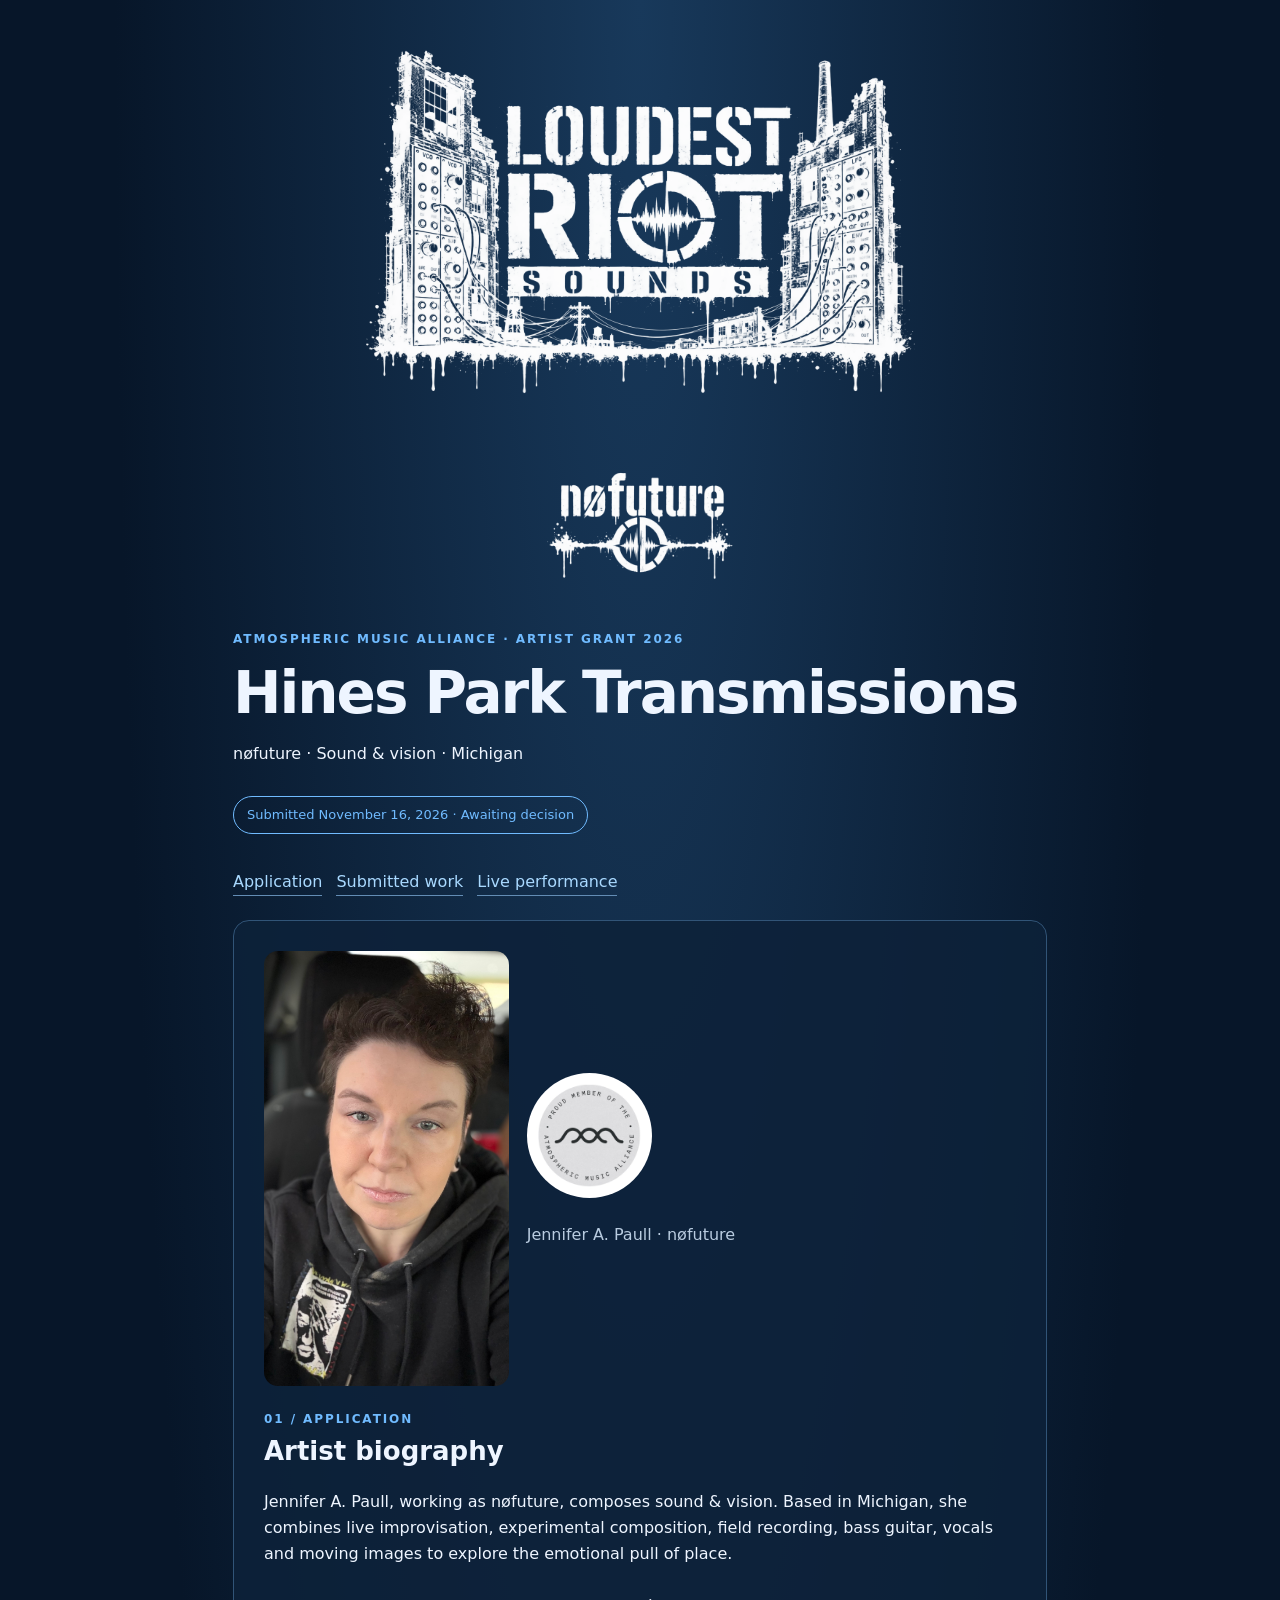
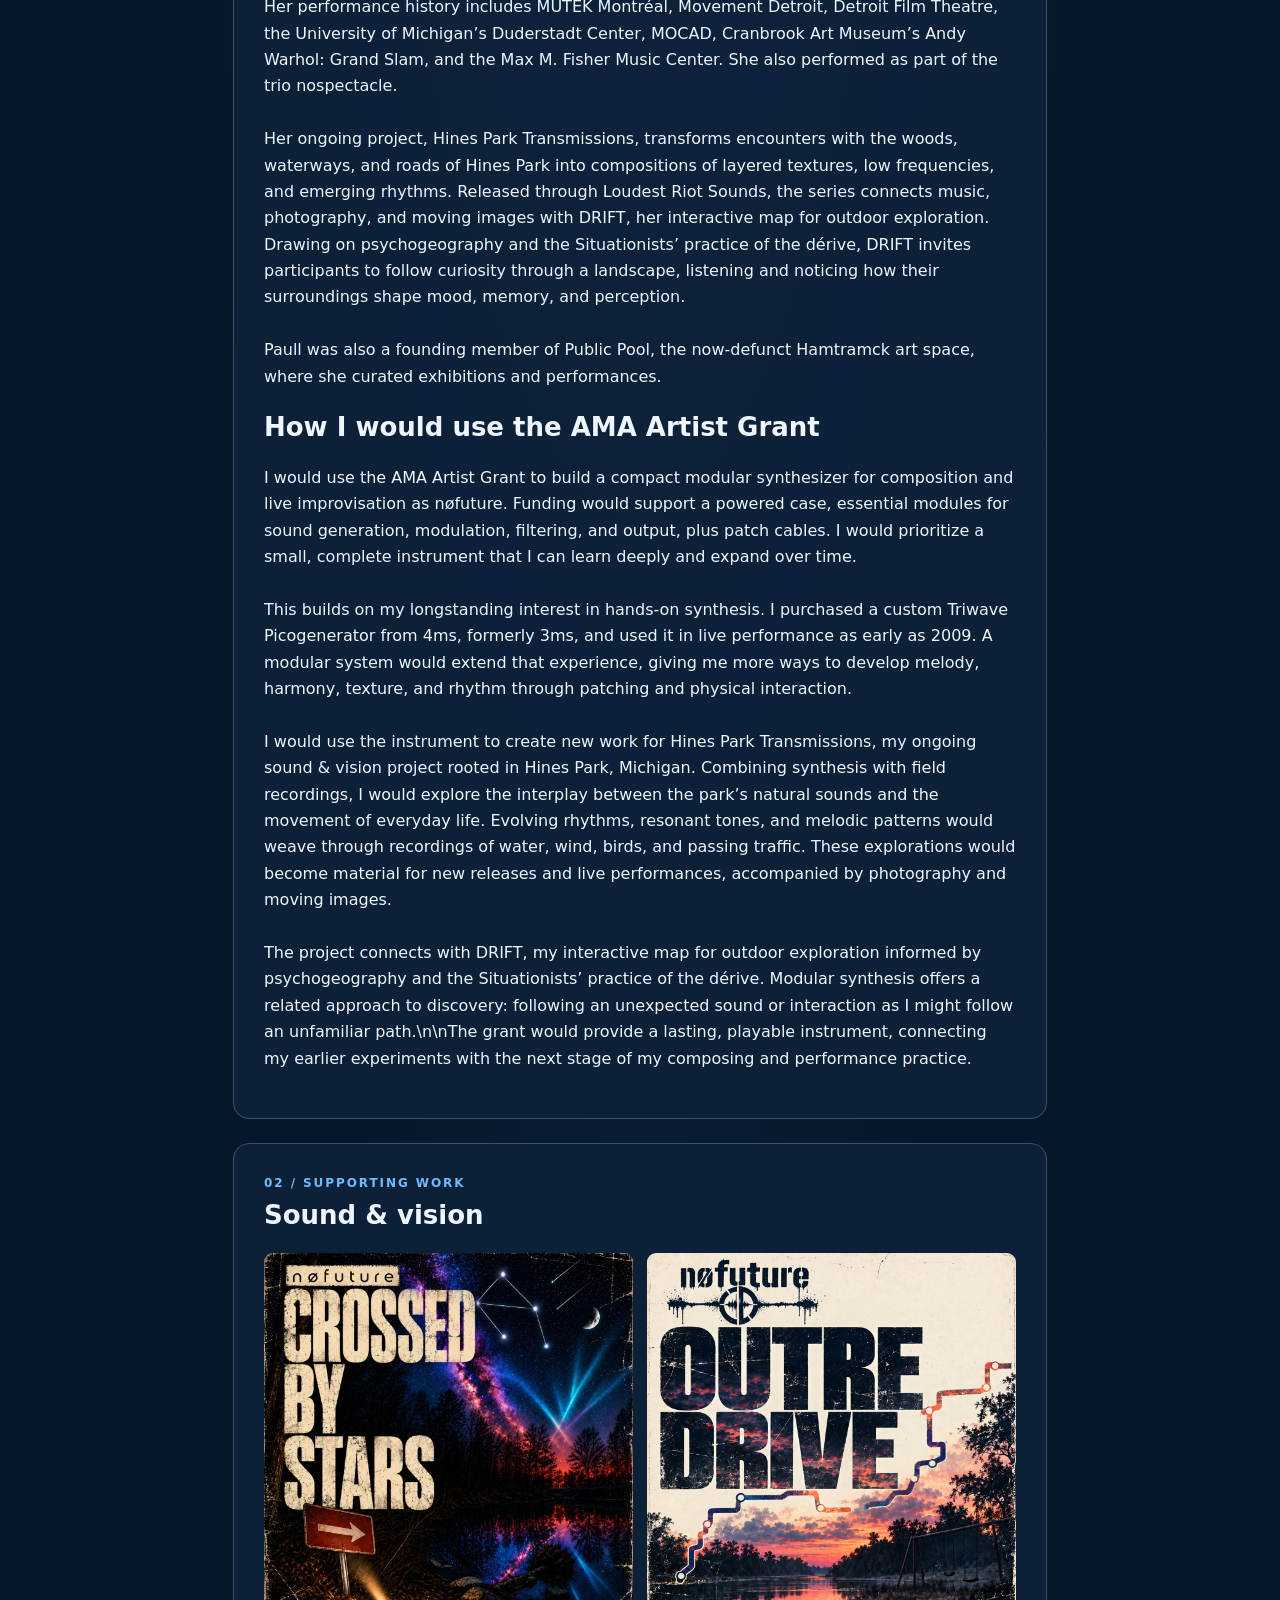
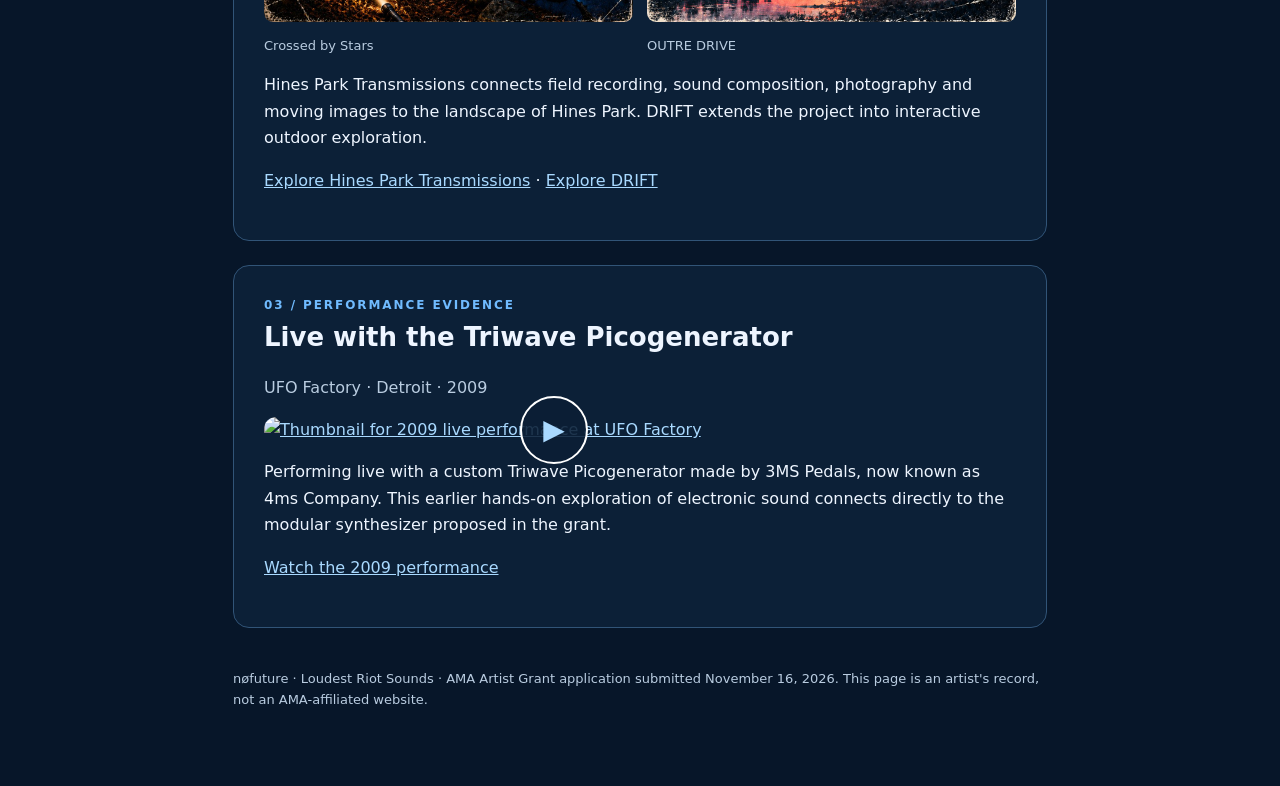
==== ama/index.html @ cbad0885 "Complete submitted grant statement and add AMA membership badge and artist portrait" ====
<!doctype html><html lang="en"><head><meta charset="utf-8"><meta name="viewport" content="width=device-width,initial-scale=1"><meta name="theme-color" content="#071629"><title>nøfuture | AMA Artist Grant 2026</title><meta name="description" content="The work and application submitted by nøfuture for the AMA Artist Grant, November 16 2026."><style>:root{color-scheme:dark;--bg:#071629;--card:#10243b;--line:#315477;--blue:#70bbff;--text:#eef5ff;--muted:#b9cce0}*{box-sizing:border-box}html{scroll-behavior:smooth}body{margin:0;background:radial-gradient(ellipse at top,#18395b,#071629 58%);color:var(--text);font:16px/1.65 system-ui,-apple-system,sans-serif}.wrap{max-width:850px;margin:auto;padding:22px 18px 75px}.brand{width:min(100%,560px);display:block;margin:12px auto 18px}.nofuture{display:block;width:190px;max-width:55%;margin:25px auto 8px}h1{font-size:clamp(32px,7vw,58px);line-height:1.08;letter-spacing:-.035em;margin:12px 0}h2{font-size:26px;margin:0 0 16px}h3{font-size:19px;margin:12px 0 5px}.eyebrow{color:var(--blue);letter-spacing:.16em;text-transform:uppercase;font-size:12px;font-weight:800}.muted{color:var(--muted)}.status{display:inline-block;border:1px solid var(--blue);color:var(--blue);padding:7px 13px;border-radius:30px;font-size:13px}nav{display:flex;flex-wrap:wrap;gap:14px;margin:22px 0}a{color:#a9d9ff}nav a{text-decoration:none;border-bottom:1px solid #638db5}.panel{border:1px solid var(--line);background:rgba(13,34,57,.88);padding:clamp(18px,4vw,30px);border-radius:16px;margin:24px 0}.art{display:grid;grid-template-columns:repeat(2,minmax(0,1fr));gap:14px}.art img{width:100%;aspect-ratio:1;object-fit:cover;border-radius:9px}.art figure{margin:0}.art figcaption{font-size:13px;margin-top:5px;color:var(--muted)}.writing{white-space:pre-line}.video{display:block;position:relative;max-width:580px}.video img{width:100%;border-radius:12px}.play{position:absolute;top:50%;left:50%;transform:translate(-50%,-50%);background:#0b1e35df;border:2px solid white;border-radius:100%;width:68px;height:68px;display:grid;place-items:center;font-size:28px}footer{color:var(--muted);font-size:13px;margin-top:40px}@media(max-width:460px){.art{gap:9px}.wrap{padding:16px 13px 60px}}</style></head><body><main class="wrap"><header><img class="brand" src="../assets/brand/loudest-riot-industrial.png" alt="Official blue Loudest Riot Sounds logo"><img class="nofuture" src="../assets/brand/nofuture-waveform-white.png" alt="Official nøfuture signal logo"><div class="eyebrow">Atmospheric Music Alliance · Artist Grant 2026</div><h1>Hines Park Transmissions</h1><p>nøfuture · Sound & vision · Michigan</p><p class="status">Submitted November 16, 2026 · Awaiting decision</p><nav><a href="#application">Application</a><a href="#artwork">Submitted work</a><a href="#performance">Live performance</a></nav></header><section class="panel" id="application"><div style="display:grid;grid-template-columns:minmax(0,1fr) minmax(0,2fr);gap:18px;align-items:center;margin-bottom:24px"><img src="../assets/nofuture-jenn-original.jpeg" alt="Artist portrait of Jennifer A. Paull" style="width:100%;border-radius:14px"><div><img src="../assets/ama-member-badge.jpg" alt="Atmospheric Music Alliance membership badge" style="width:125px;max-width:100%;border-radius:50%"><p class="muted">Jennifer A. Paull · nøfuture</p></div></div><div class="eyebrow">01 / Application</div><h2>Artist biography</h2><p class="writing">Jennifer A. Paull, working as nøfuture, composes sound & vision. Based in Michigan, she combines live improvisation, experimental composition, field recording, bass guitar, vocals and moving images to explore the emotional pull of place.

Her performance history includes MUTEK Montréal, Movement Detroit, Detroit Film Theatre, the University of Michigan’s Duderstadt Center, MOCAD, Cranbrook Art Museum’s Andy Warhol: Grand Slam, and the Max M. Fisher Music Center. She also performed as part of the trio nospectacle.

Her ongoing project, Hines Park Transmissions, transforms encounters with the woods, waterways, and roads of Hines Park into compositions of layered textures, low frequencies, and emerging rhythms. Released through Loudest Riot Sounds, the series connects music, photography, and moving images with DRIFT, her interactive map for outdoor exploration. Drawing on psychogeography and the Situationists’ practice of the dérive, DRIFT invites participants to follow curiosity through a landscape, listening and noticing how their surroundings shape mood, memory, and perception.

Paull was also a founding member of Public Pool, the now-defunct Hamtramck art space, where she curated exhibitions and performances.</p><h2>How I would use the AMA Artist Grant</h2><p class="writing">I would use the AMA Artist Grant to build a compact modular synthesizer for composition and live improvisation as nøfuture. Funding would support a powered case, essential modules for sound generation, modulation, filtering, and output, plus patch cables. I would prioritize a small, complete instrument that I can learn deeply and expand over time.

This builds on my longstanding interest in hands-on synthesis. I purchased a custom Triwave Picogenerator from 4ms, formerly 3ms, and used it in live performance as early as 2009. A modular system would extend that experience, giving me more ways to develop melody, harmony, texture, and rhythm through patching and physical interaction.

I would use the instrument to create new work for Hines Park Transmissions, my ongoing sound & vision project rooted in Hines Park, Michigan. Combining synthesis with field recordings, I would explore the interplay between the park’s natural sounds and the movement of everyday life. Evolving rhythms, resonant tones, and melodic patterns would weave through recordings of water, wind, birds, and passing traffic. These explorations would become material for new releases and live performances, accompanied by photography and moving images.

The project connects with DRIFT, my interactive map for outdoor exploration informed by psychogeography and the Situationists’ practice of the dérive. Modular synthesis offers a related approach to discovery: following an unexpected sound or interaction as I might follow an unfamiliar path.\n\nThe grant would provide a lasting, playable instrument, connecting my earlier experiments with the next stage of my composing and performance practice.</p></section><section class="panel" id="artwork"><div class="eyebrow">02 / Supporting work</div><h2>Sound & vision</h2><div class="art"><figure><a href="https://nfuture.bandcamp.com" rel="noopener"><img src="../assets/crossed-by-stars.jpg" alt="Crossed by Stars original cover"></a><figcaption>Crossed by Stars</figcaption></figure><figure><a href="https://nfuture.bandcamp.com" rel="noopener"><img src="../assets/outre-drive.jpg" alt="OUTRE DRIVE original cover with official nøfuture logo"></a><figcaption>OUTRE DRIVE</figcaption></figure></div><p>Hines Park Transmissions connects field recording, sound composition, photography and moving images to the landscape of Hines Park. DRIFT extends the project into interactive outdoor exploration.</p><p><a href="https://relay.loudestriot.com/">Explore Hines Park Transmissions</a> · <a href="https://drift.loudestriot.com/">Explore DRIFT</a></p></section><section class="panel" id="performance"><div class="eyebrow">03 / Performance evidence</div><h2>Live with the Triwave Picogenerator</h2><p class="muted">UFO Factory · Detroit · 2009</p><a class="video" href="https://www.youtube.com/watch?v=3xsJdgSoIYo" rel="noopener"><img src="https://img.youtube.com/vi/3xsJdgSoIYo/hqdefault.jpg" alt="Thumbnail for 2009 live performance at UFO Factory"><span class="play" aria-hidden="true">▶</span></a><p>Performing live with a custom Triwave Picogenerator made by 3MS Pedals, now known as 4ms Company. This earlier hands-on exploration of electronic sound connects directly to the modular synthesizer proposed in the grant.</p><p><a href="https://www.youtube.com/watch?v=3xsJdgSoIYo">Watch the 2009 performance</a></p></section><footer>nøfuture · Loudest Riot Sounds · AMA Artist Grant application submitted November 16, 2026. This page is an artist's record, not an AMA-affiliated website.</footer></main></body></html>
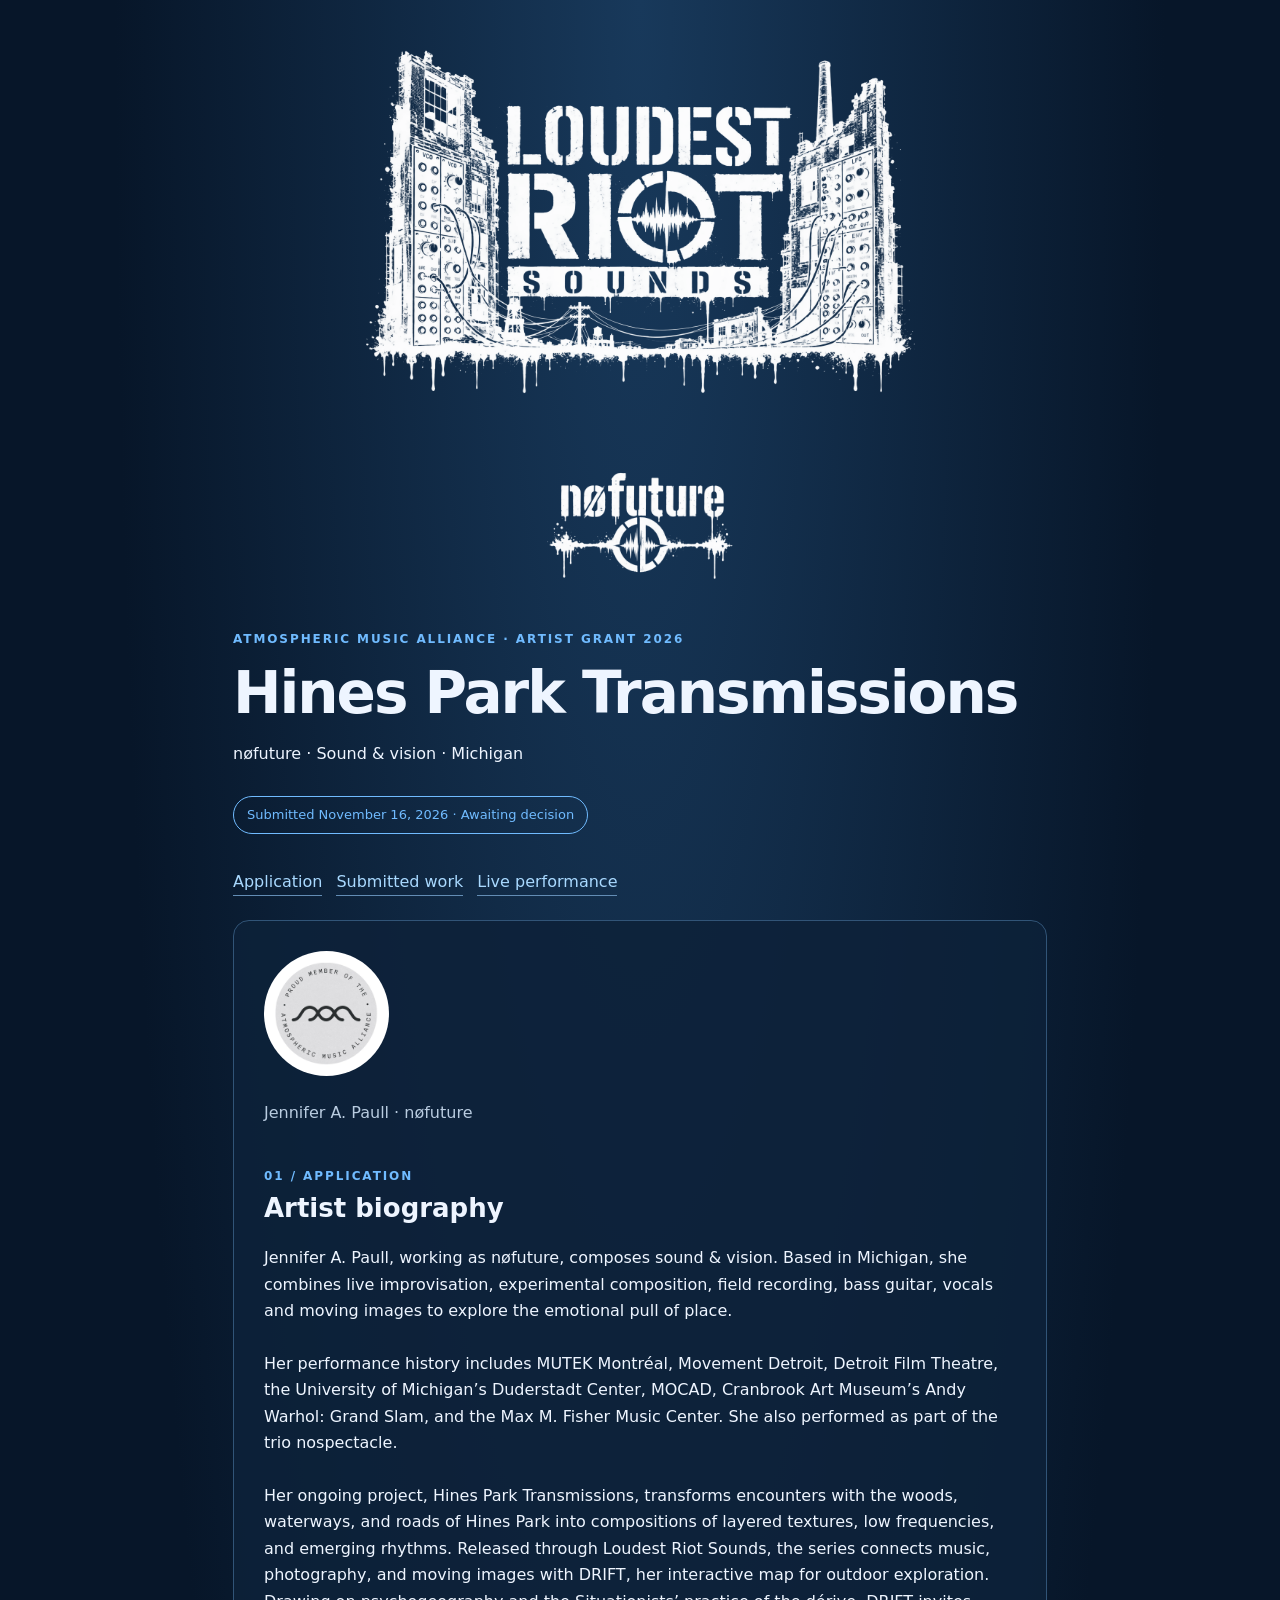
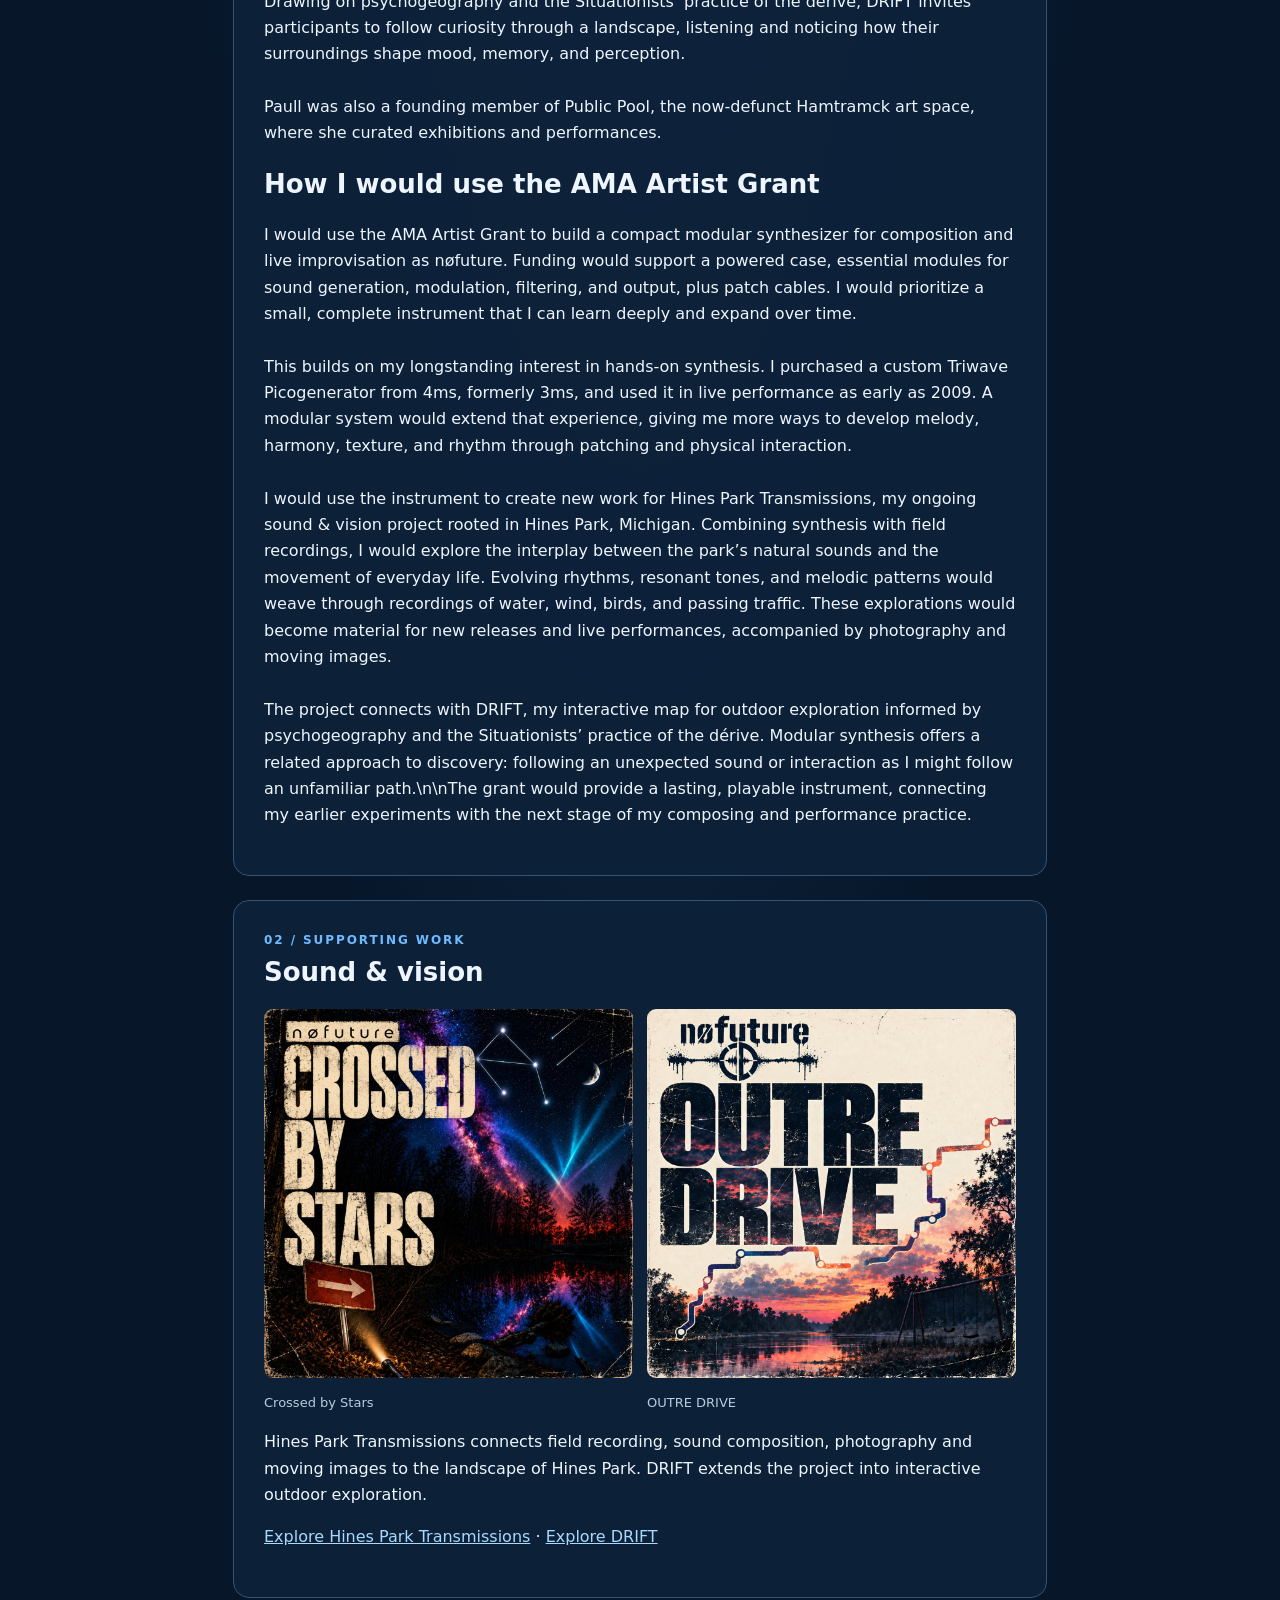
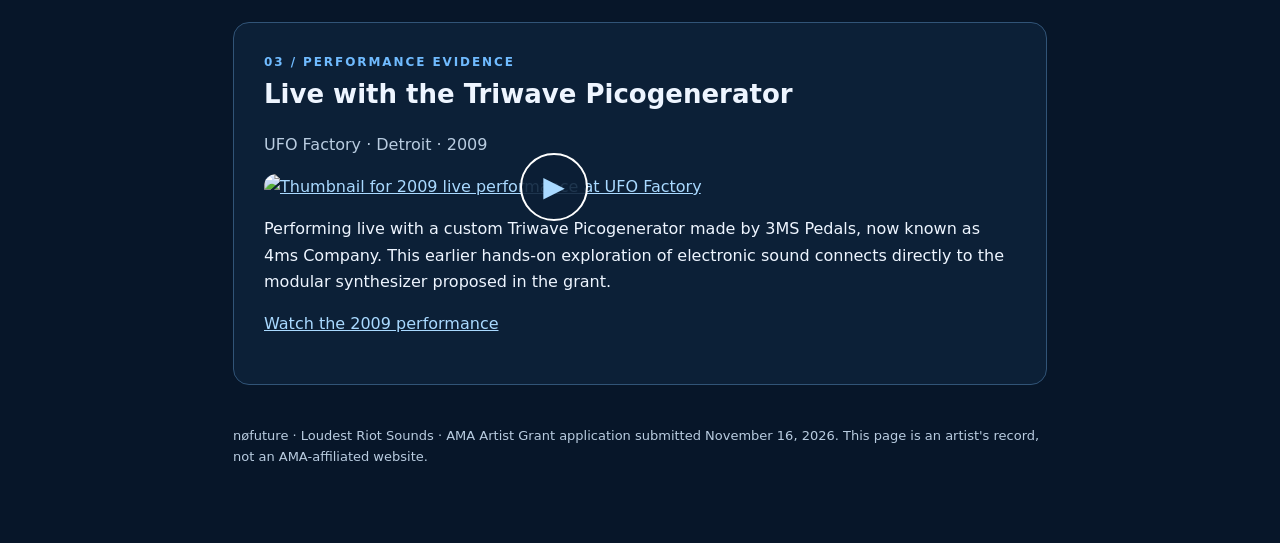
==== commit 4454094d: "Remove incorrect artist portrait from AMA page" ====
--- a/ama/index.html
+++ b/ama/index.html
@@ -1,4 +1,4 @@
-<!doctype html><html lang="en"><head><meta charset="utf-8"><meta name="viewport" content="width=device-width,initial-scale=1"><meta name="theme-color" content="#071629"><title>nøfuture | AMA Artist Grant 2026</title><meta name="description" content="The work and application submitted by nøfuture for the AMA Artist Grant, November 16 2026."><style>:root{color-scheme:dark;--bg:#071629;--card:#10243b;--line:#315477;--blue:#70bbff;--text:#eef5ff;--muted:#b9cce0}*{box-sizing:border-box}html{scroll-behavior:smooth}body{margin:0;background:radial-gradient(ellipse at top,#18395b,#071629 58%);color:var(--text);font:16px/1.65 system-ui,-apple-system,sans-serif}.wrap{max-width:850px;margin:auto;padding:22px 18px 75px}.brand{width:min(100%,560px);display:block;margin:12px auto 18px}.nofuture{display:block;width:190px;max-width:55%;margin:25px auto 8px}h1{font-size:clamp(32px,7vw,58px);line-height:1.08;letter-spacing:-.035em;margin:12px 0}h2{font-size:26px;margin:0 0 16px}h3{font-size:19px;margin:12px 0 5px}.eyebrow{color:var(--blue);letter-spacing:.16em;text-transform:uppercase;font-size:12px;font-weight:800}.muted{color:var(--muted)}.status{display:inline-block;border:1px solid var(--blue);color:var(--blue);padding:7px 13px;border-radius:30px;font-size:13px}nav{display:flex;flex-wrap:wrap;gap:14px;margin:22px 0}a{color:#a9d9ff}nav a{text-decoration:none;border-bottom:1px solid #638db5}.panel{border:1px solid var(--line);background:rgba(13,34,57,.88);padding:clamp(18px,4vw,30px);border-radius:16px;margin:24px 0}.art{display:grid;grid-template-columns:repeat(2,minmax(0,1fr));gap:14px}.art img{width:100%;aspect-ratio:1;object-fit:cover;border-radius:9px}.art figure{margin:0}.art figcaption{font-size:13px;margin-top:5px;color:var(--muted)}.writing{white-space:pre-line}.video{display:block;position:relative;max-width:580px}.video img{width:100%;border-radius:12px}.play{position:absolute;top:50%;left:50%;transform:translate(-50%,-50%);background:#0b1e35df;border:2px solid white;border-radius:100%;width:68px;height:68px;display:grid;place-items:center;font-size:28px}footer{color:var(--muted);font-size:13px;margin-top:40px}@media(max-width:460px){.art{gap:9px}.wrap{padding:16px 13px 60px}}</style></head><body><main class="wrap"><header><img class="brand" src="../assets/brand/loudest-riot-industrial.png" alt="Official blue Loudest Riot Sounds logo"><img class="nofuture" src="../assets/brand/nofuture-waveform-white.png" alt="Official nøfuture signal logo"><div class="eyebrow">Atmospheric Music Alliance · Artist Grant 2026</div><h1>Hines Park Transmissions</h1><p>nøfuture · Sound & vision · Michigan</p><p class="status">Submitted November 16, 2026 · Awaiting decision</p><nav><a href="#application">Application</a><a href="#artwork">Submitted work</a><a href="#performance">Live performance</a></nav></header><section class="panel" id="application"><div style="display:grid;grid-template-columns:minmax(0,1fr) minmax(0,2fr);gap:18px;align-items:center;margin-bottom:24px"><img src="../assets/nofuture-jenn-original.jpeg" alt="Artist portrait of Jennifer A. Paull" style="width:100%;border-radius:14px"><div><img src="../assets/ama-member-badge.jpg" alt="Atmospheric Music Alliance membership badge" style="width:125px;max-width:100%;border-radius:50%"><p class="muted">Jennifer A. Paull · nøfuture</p></div></div><div class="eyebrow">01 / Application</div><h2>Artist biography</h2><p class="writing">Jennifer A. Paull, working as nøfuture, composes sound & vision. Based in Michigan, she combines live improvisation, experimental composition, field recording, bass guitar, vocals and moving images to explore the emotional pull of place.
+<!doctype html><html lang="en"><head><meta charset="utf-8"><meta name="viewport" content="width=device-width,initial-scale=1"><meta name="theme-color" content="#071629"><title>nøfuture | AMA Artist Grant 2026</title><meta name="description" content="The work and application submitted by nøfuture for the AMA Artist Grant, November 16 2026."><style>:root{color-scheme:dark;--bg:#071629;--card:#10243b;--line:#315477;--blue:#70bbff;--text:#eef5ff;--muted:#b9cce0}*{box-sizing:border-box}html{scroll-behavior:smooth}body{margin:0;background:radial-gradient(ellipse at top,#18395b,#071629 58%);color:var(--text);font:16px/1.65 system-ui,-apple-system,sans-serif}.wrap{max-width:850px;margin:auto;padding:22px 18px 75px}.brand{width:min(100%,560px);display:block;margin:12px auto 18px}.nofuture{display:block;width:190px;max-width:55%;margin:25px auto 8px}h1{font-size:clamp(32px,7vw,58px);line-height:1.08;letter-spacing:-.035em;margin:12px 0}h2{font-size:26px;margin:0 0 16px}h3{font-size:19px;margin:12px 0 5px}.eyebrow{color:var(--blue);letter-spacing:.16em;text-transform:uppercase;font-size:12px;font-weight:800}.muted{color:var(--muted)}.status{display:inline-block;border:1px solid var(--blue);color:var(--blue);padding:7px 13px;border-radius:30px;font-size:13px}nav{display:flex;flex-wrap:wrap;gap:14px;margin:22px 0}a{color:#a9d9ff}nav a{text-decoration:none;border-bottom:1px solid #638db5}.panel{border:1px solid var(--line);background:rgba(13,34,57,.88);padding:clamp(18px,4vw,30px);border-radius:16px;margin:24px 0}.art{display:grid;grid-template-columns:repeat(2,minmax(0,1fr));gap:14px}.art img{width:100%;aspect-ratio:1;object-fit:cover;border-radius:9px}.art figure{margin:0}.art figcaption{font-size:13px;margin-top:5px;color:var(--muted)}.writing{white-space:pre-line}.video{display:block;position:relative;max-width:580px}.video img{width:100%;border-radius:12px}.play{position:absolute;top:50%;left:50%;transform:translate(-50%,-50%);background:#0b1e35df;border:2px solid white;border-radius:100%;width:68px;height:68px;display:grid;place-items:center;font-size:28px}footer{color:var(--muted);font-size:13px;margin-top:40px}@media(max-width:460px){.art{gap:9px}.wrap{padding:16px 13px 60px}}</style></head><body><main class="wrap"><header><img class="brand" src="../assets/brand/loudest-riot-industrial.png" alt="Official blue Loudest Riot Sounds logo"><img class="nofuture" src="../assets/brand/nofuture-waveform-white.png" alt="Official nøfuture signal logo"><div class="eyebrow">Atmospheric Music Alliance · Artist Grant 2026</div><h1>Hines Park Transmissions</h1><p>nøfuture · Sound & vision · Michigan</p><p class="status">Submitted November 16, 2026 · Awaiting decision</p><nav><a href="#application">Application</a><a href="#artwork">Submitted work</a><a href="#performance">Live performance</a></nav></header><section class="panel" id="application"><div style="display:grid;grid-template-columns:1fr;gap:18px;align-items:center;margin-bottom:24px"><div><img src="../assets/ama-member-badge.jpg" alt="Atmospheric Music Alliance membership badge" style="width:125px;max-width:100%;border-radius:50%"><p class="muted">Jennifer A. Paull · nøfuture</p></div></div><div class="eyebrow">01 / Application</div><h2>Artist biography</h2><p class="writing">Jennifer A. Paull, working as nøfuture, composes sound & vision. Based in Michigan, she combines live improvisation, experimental composition, field recording, bass guitar, vocals and moving images to explore the emotional pull of place.
 
 Her performance history includes MUTEK Montréal, Movement Detroit, Detroit Film Theatre, the University of Michigan’s Duderstadt Center, MOCAD, Cranbrook Art Museum’s Andy Warhol: Grand Slam, and the Max M. Fisher Music Center. She also performed as part of the trio nospectacle.
 
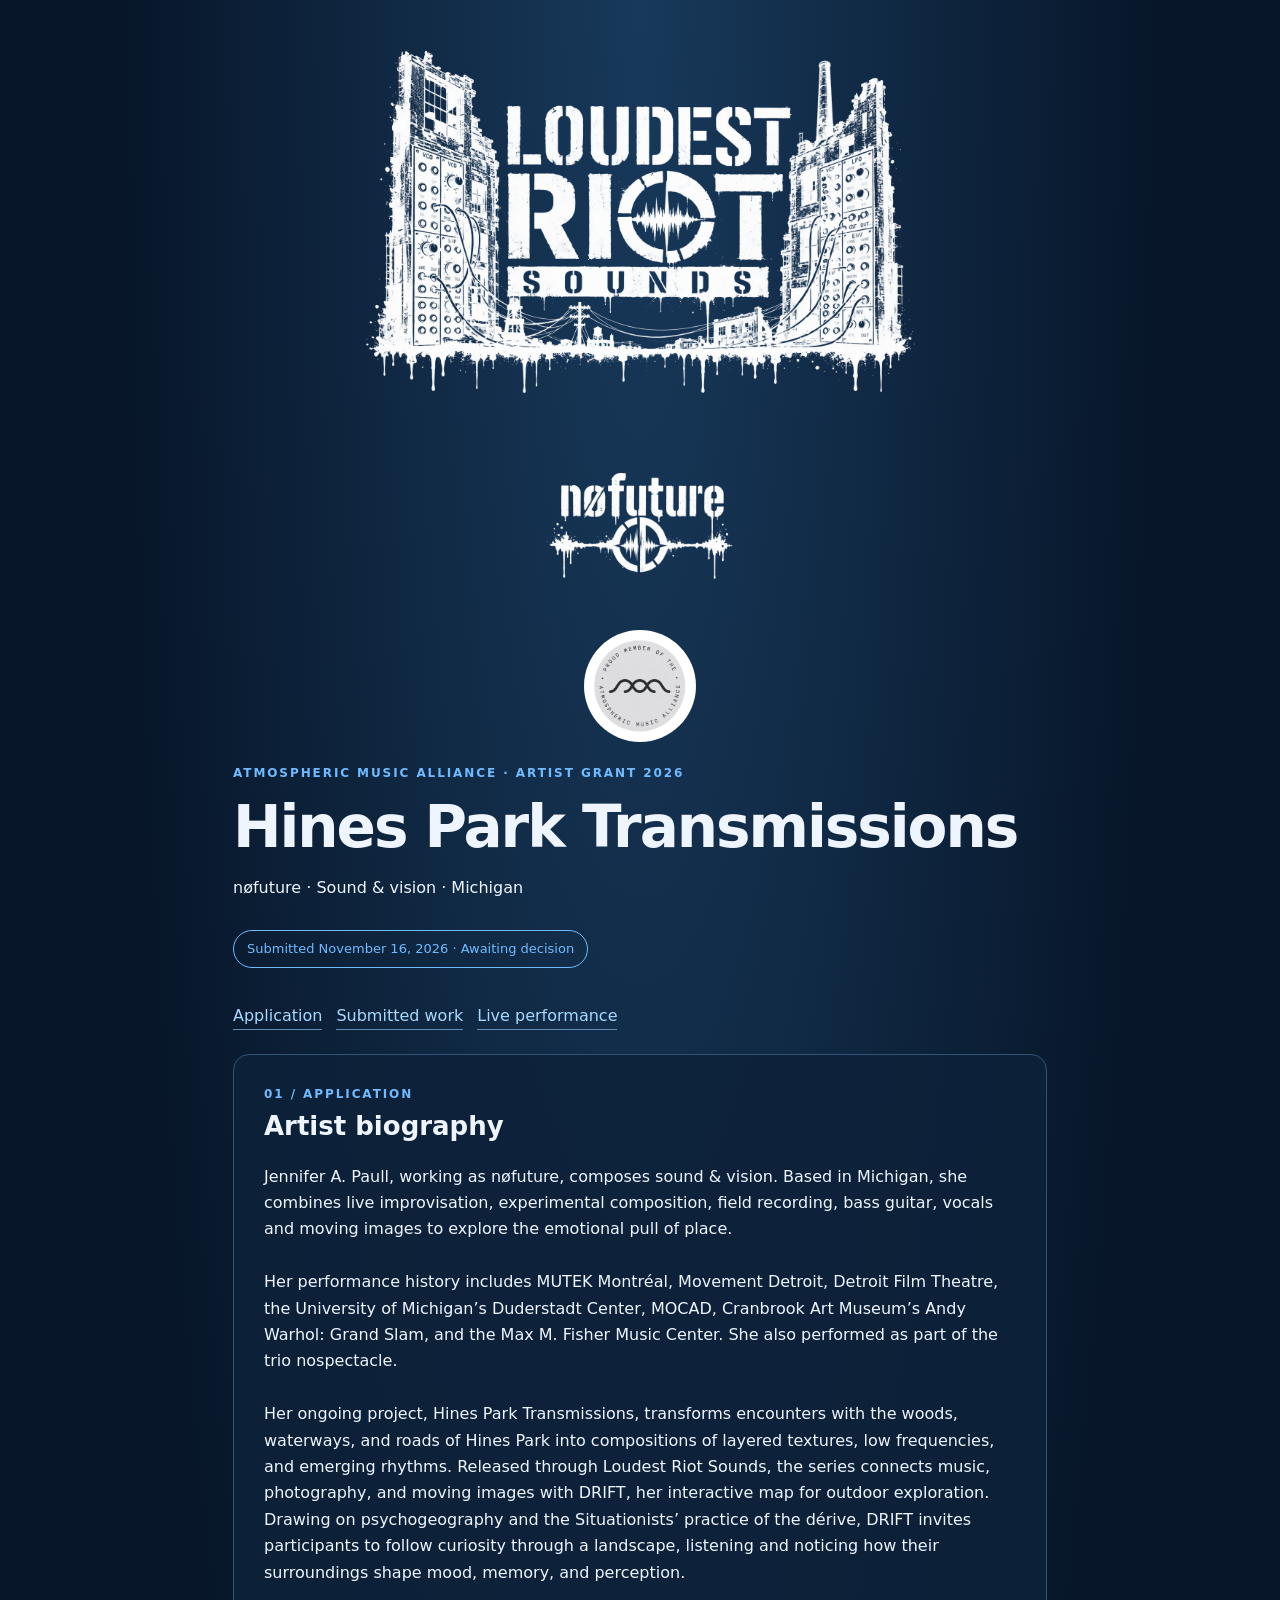
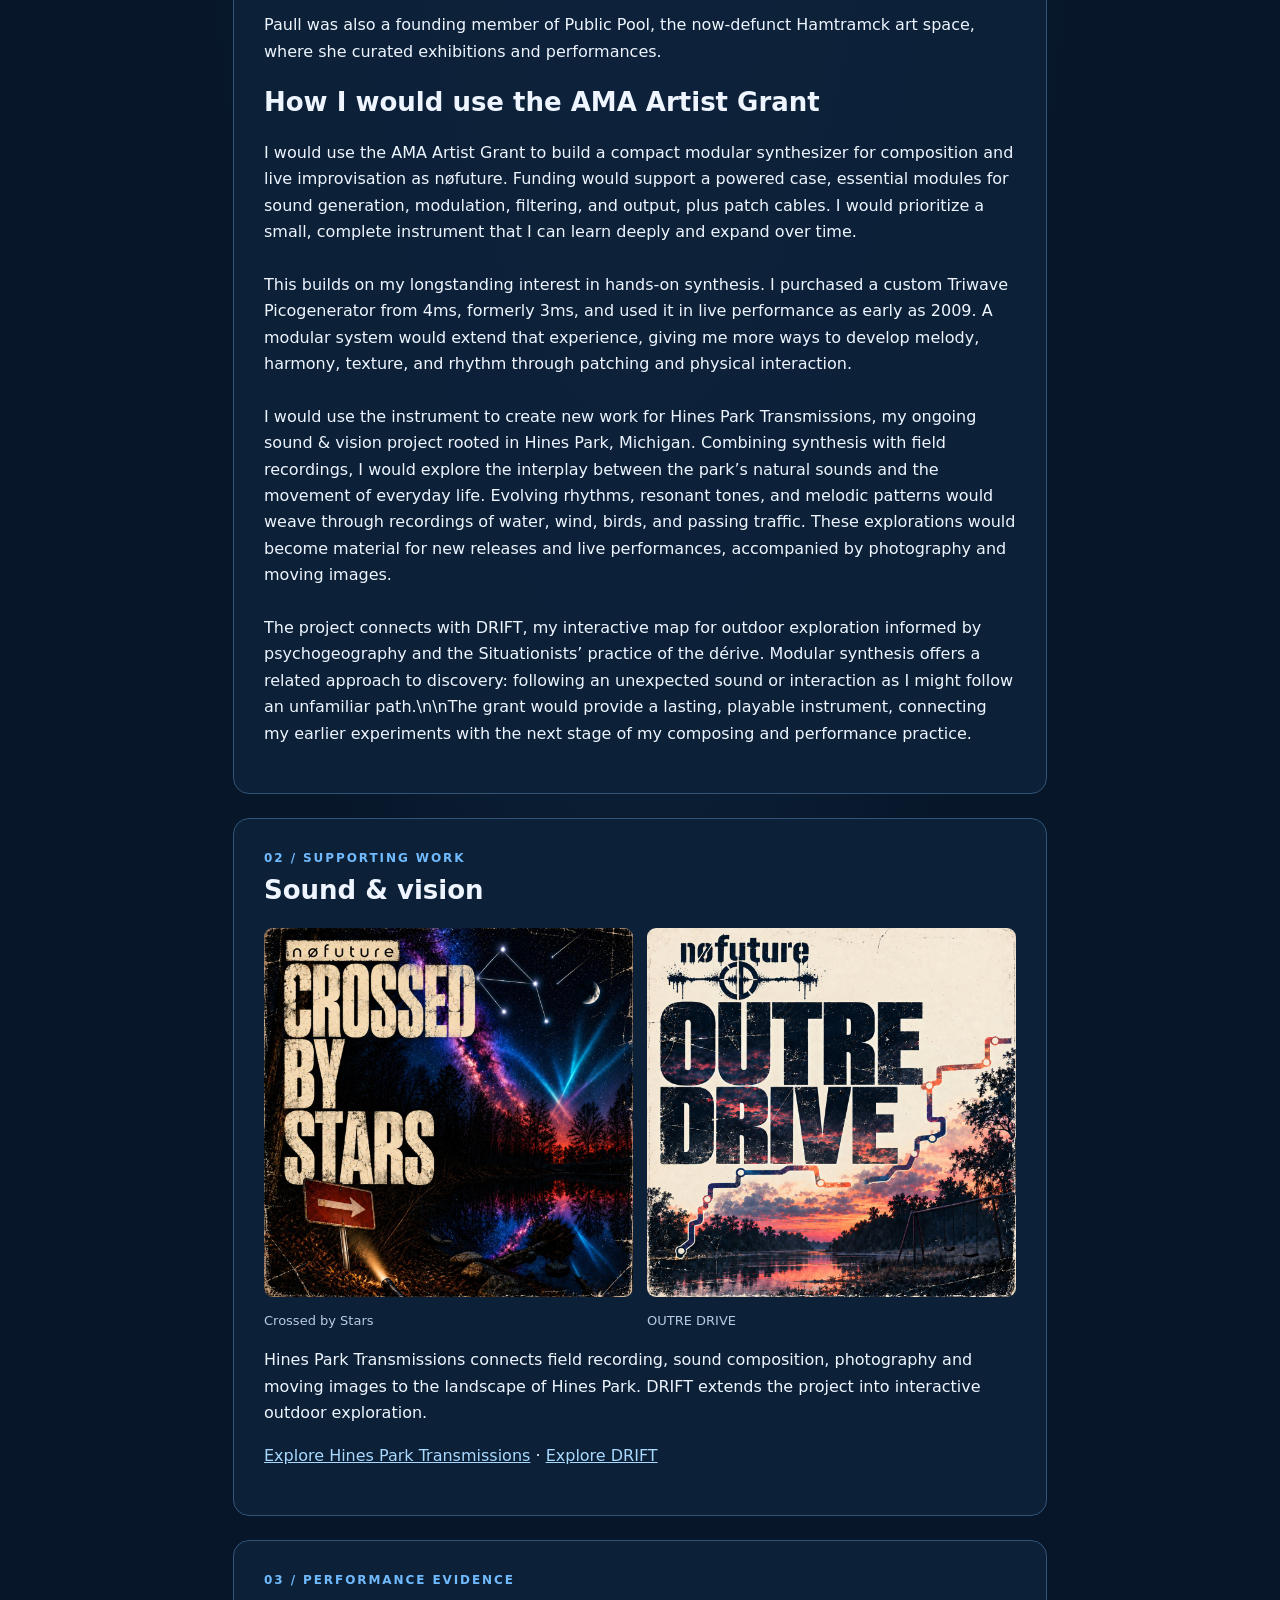
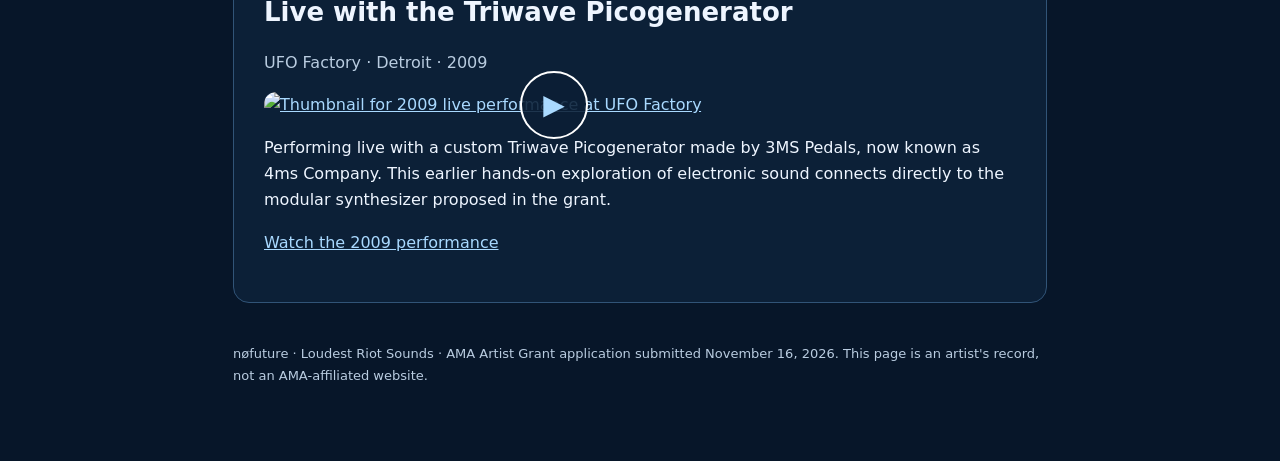
==== commit dd95350a: "Place AMA badge directly beneath nøfuture logo" ====
--- a/ama/index.html
+++ b/ama/index.html
@@ -1,4 +1,4 @@
-<!doctype html><html lang="en"><head><meta charset="utf-8"><meta name="viewport" content="width=device-width,initial-scale=1"><meta name="theme-color" content="#071629"><title>nøfuture | AMA Artist Grant 2026</title><meta name="description" content="The work and application submitted by nøfuture for the AMA Artist Grant, November 16 2026."><style>:root{color-scheme:dark;--bg:#071629;--card:#10243b;--line:#315477;--blue:#70bbff;--text:#eef5ff;--muted:#b9cce0}*{box-sizing:border-box}html{scroll-behavior:smooth}body{margin:0;background:radial-gradient(ellipse at top,#18395b,#071629 58%);color:var(--text);font:16px/1.65 system-ui,-apple-system,sans-serif}.wrap{max-width:850px;margin:auto;padding:22px 18px 75px}.brand{width:min(100%,560px);display:block;margin:12px auto 18px}.nofuture{display:block;width:190px;max-width:55%;margin:25px auto 8px}h1{font-size:clamp(32px,7vw,58px);line-height:1.08;letter-spacing:-.035em;margin:12px 0}h2{font-size:26px;margin:0 0 16px}h3{font-size:19px;margin:12px 0 5px}.eyebrow{color:var(--blue);letter-spacing:.16em;text-transform:uppercase;font-size:12px;font-weight:800}.muted{color:var(--muted)}.status{display:inline-block;border:1px solid var(--blue);color:var(--blue);padding:7px 13px;border-radius:30px;font-size:13px}nav{display:flex;flex-wrap:wrap;gap:14px;margin:22px 0}a{color:#a9d9ff}nav a{text-decoration:none;border-bottom:1px solid #638db5}.panel{border:1px solid var(--line);background:rgba(13,34,57,.88);padding:clamp(18px,4vw,30px);border-radius:16px;margin:24px 0}.art{display:grid;grid-template-columns:repeat(2,minmax(0,1fr));gap:14px}.art img{width:100%;aspect-ratio:1;object-fit:cover;border-radius:9px}.art figure{margin:0}.art figcaption{font-size:13px;margin-top:5px;color:var(--muted)}.writing{white-space:pre-line}.video{display:block;position:relative;max-width:580px}.video img{width:100%;border-radius:12px}.play{position:absolute;top:50%;left:50%;transform:translate(-50%,-50%);background:#0b1e35df;border:2px solid white;border-radius:100%;width:68px;height:68px;display:grid;place-items:center;font-size:28px}footer{color:var(--muted);font-size:13px;margin-top:40px}@media(max-width:460px){.art{gap:9px}.wrap{padding:16px 13px 60px}}</style></head><body><main class="wrap"><header><img class="brand" src="../assets/brand/loudest-riot-industrial.png" alt="Official blue Loudest Riot Sounds logo"><img class="nofuture" src="../assets/brand/nofuture-waveform-white.png" alt="Official nøfuture signal logo"><div class="eyebrow">Atmospheric Music Alliance · Artist Grant 2026</div><h1>Hines Park Transmissions</h1><p>nøfuture · Sound & vision · Michigan</p><p class="status">Submitted November 16, 2026 · Awaiting decision</p><nav><a href="#application">Application</a><a href="#artwork">Submitted work</a><a href="#performance">Live performance</a></nav></header><section class="panel" id="application"><div style="display:grid;grid-template-columns:1fr;gap:18px;align-items:center;margin-bottom:24px"><div><img src="../assets/ama-member-badge.jpg" alt="Atmospheric Music Alliance membership badge" style="width:125px;max-width:100%;border-radius:50%"><p class="muted">Jennifer A. Paull · nøfuture</p></div></div><div class="eyebrow">01 / Application</div><h2>Artist biography</h2><p class="writing">Jennifer A. Paull, working as nøfuture, composes sound & vision. Based in Michigan, she combines live improvisation, experimental composition, field recording, bass guitar, vocals and moving images to explore the emotional pull of place.
+<!doctype html><html lang="en"><head><meta charset="utf-8"><meta name="viewport" content="width=device-width,initial-scale=1"><meta name="theme-color" content="#071629"><title>nøfuture | AMA Artist Grant 2026</title><meta name="description" content="The work and application submitted by nøfuture for the AMA Artist Grant, November 16 2026."><style>:root{color-scheme:dark;--bg:#071629;--card:#10243b;--line:#315477;--blue:#70bbff;--text:#eef5ff;--muted:#b9cce0}*{box-sizing:border-box}html{scroll-behavior:smooth}body{margin:0;background:radial-gradient(ellipse at top,#18395b,#071629 58%);color:var(--text);font:16px/1.65 system-ui,-apple-system,sans-serif}.wrap{max-width:850px;margin:auto;padding:22px 18px 75px}.brand{width:min(100%,560px);display:block;margin:12px auto 18px}.nofuture{display:block;width:190px;max-width:55%;margin:25px auto 8px}h1{font-size:clamp(32px,7vw,58px);line-height:1.08;letter-spacing:-.035em;margin:12px 0}h2{font-size:26px;margin:0 0 16px}h3{font-size:19px;margin:12px 0 5px}.eyebrow{color:var(--blue);letter-spacing:.16em;text-transform:uppercase;font-size:12px;font-weight:800}.muted{color:var(--muted)}.status{display:inline-block;border:1px solid var(--blue);color:var(--blue);padding:7px 13px;border-radius:30px;font-size:13px}nav{display:flex;flex-wrap:wrap;gap:14px;margin:22px 0}a{color:#a9d9ff}nav a{text-decoration:none;border-bottom:1px solid #638db5}.panel{border:1px solid var(--line);background:rgba(13,34,57,.88);padding:clamp(18px,4vw,30px);border-radius:16px;margin:24px 0}.art{display:grid;grid-template-columns:repeat(2,minmax(0,1fr));gap:14px}.art img{width:100%;aspect-ratio:1;object-fit:cover;border-radius:9px}.art figure{margin:0}.art figcaption{font-size:13px;margin-top:5px;color:var(--muted)}.writing{white-space:pre-line}.video{display:block;position:relative;max-width:580px}.video img{width:100%;border-radius:12px}.play{position:absolute;top:50%;left:50%;transform:translate(-50%,-50%);background:#0b1e35df;border:2px solid white;border-radius:100%;width:68px;height:68px;display:grid;place-items:center;font-size:28px}footer{color:var(--muted);font-size:13px;margin-top:40px}@media(max-width:460px){.art{gap:9px}.wrap{padding:16px 13px 60px}}</style></head><body><main class="wrap"><header><img class="brand" src="../assets/brand/loudest-riot-industrial.png" alt="Official blue Loudest Riot Sounds logo"><img class="nofuture" src="../assets/brand/nofuture-waveform-white.png" alt="Official nøfuture signal logo"><img src="../assets/ama-member-badge.jpg" alt="Atmospheric Music Alliance member badge" style="display:block;width:112px;max-width:30%;margin:8px auto 22px;border-radius:50%"><div class="eyebrow">Atmospheric Music Alliance · Artist Grant 2026</div><h1>Hines Park Transmissions</h1><p>nøfuture · Sound & vision · Michigan</p><p class="status">Submitted November 16, 2026 · Awaiting decision</p><nav><a href="#application">Application</a><a href="#artwork">Submitted work</a><a href="#performance">Live performance</a></nav></header><section class="panel" id="application"><div class="eyebrow">01 / Application</div><h2>Artist biography</h2><p class="writing">Jennifer A. Paull, working as nøfuture, composes sound & vision. Based in Michigan, she combines live improvisation, experimental composition, field recording, bass guitar, vocals and moving images to explore the emotional pull of place.
 
 Her performance history includes MUTEK Montréal, Movement Detroit, Detroit Film Theatre, the University of Michigan’s Duderstadt Center, MOCAD, Cranbrook Art Museum’s Andy Warhol: Grand Slam, and the Max M. Fisher Music Center. She also performed as part of the trio nospectacle.
 
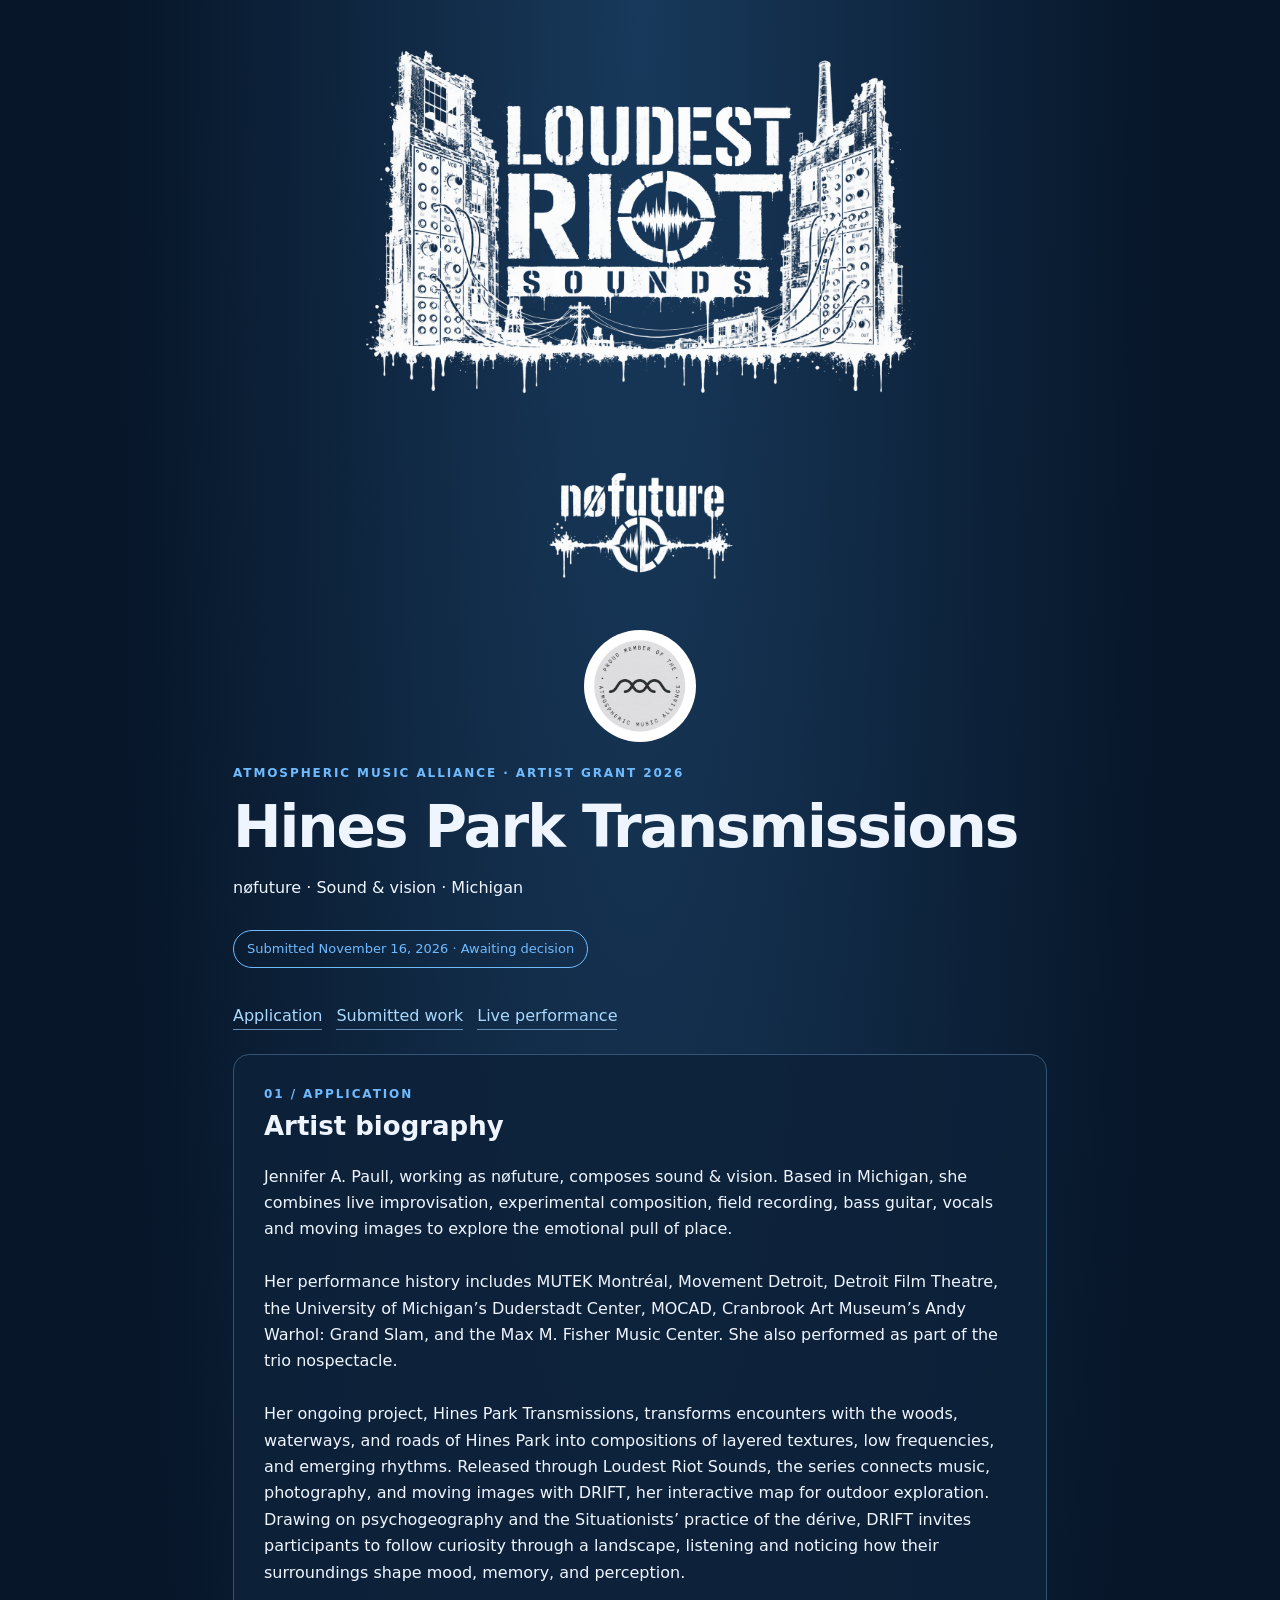
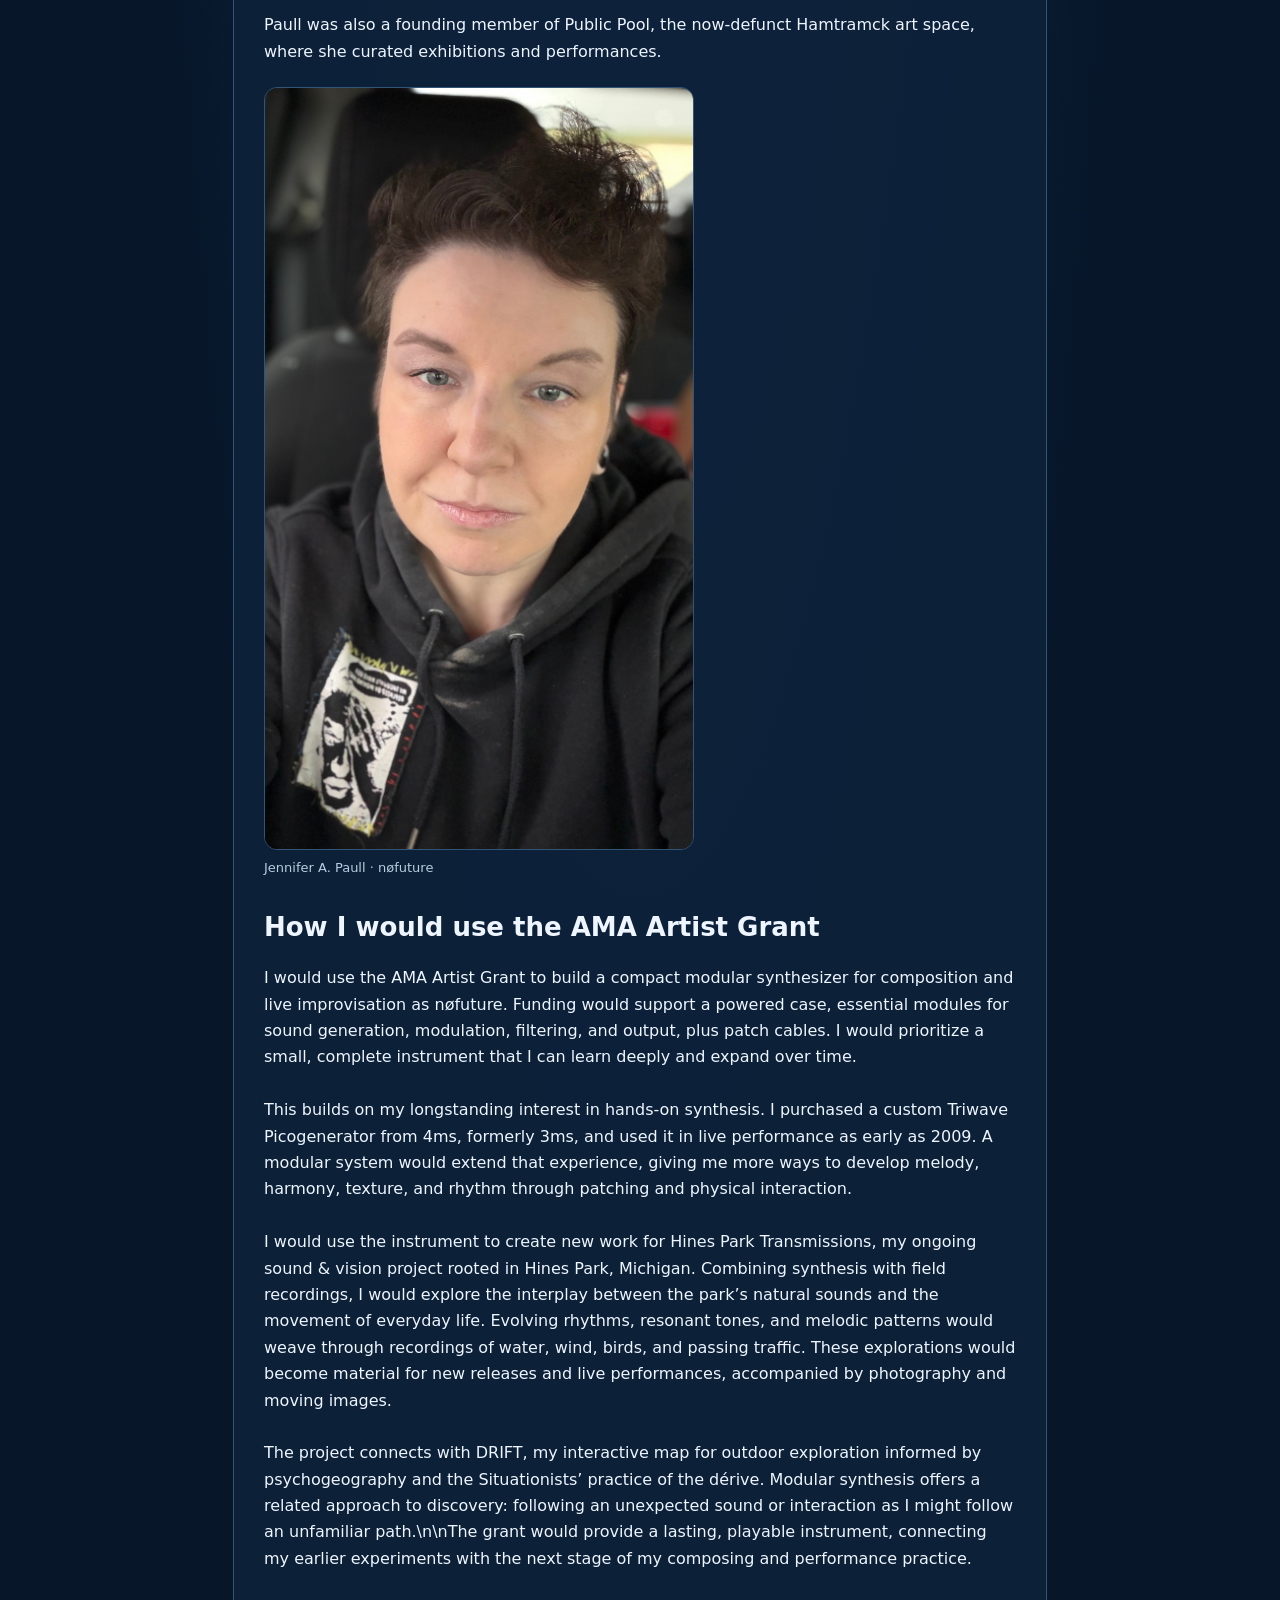
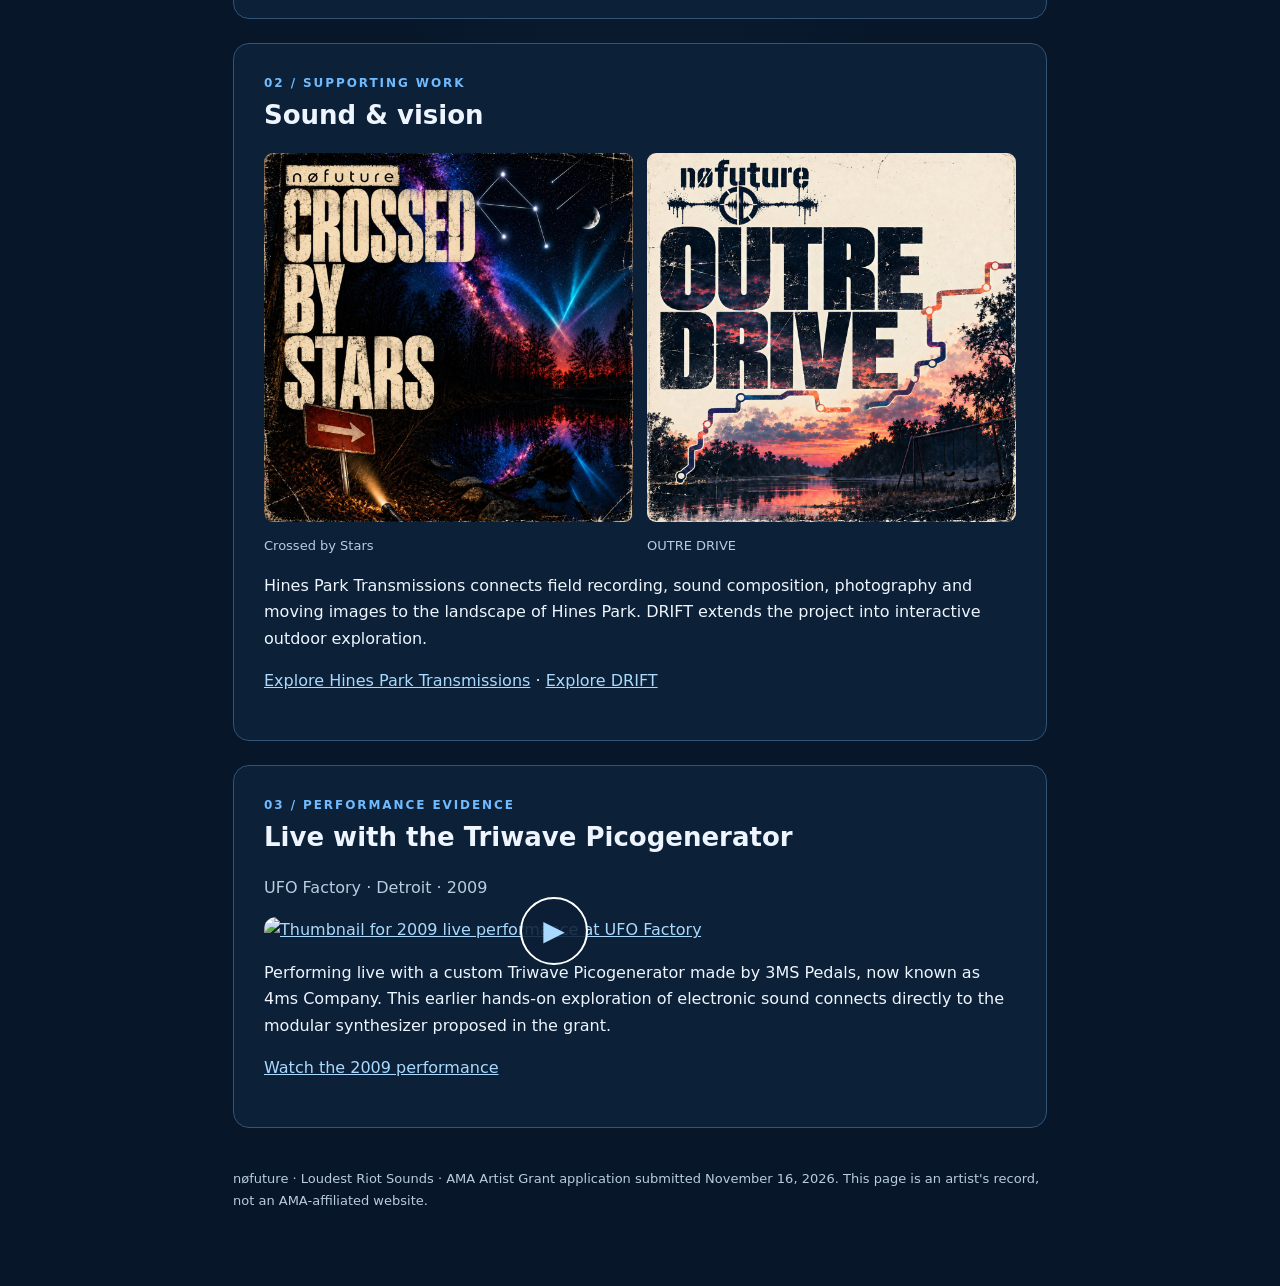
==== commit 3b0b9701: "Restore original artist portrait beneath AMA biography" ====
--- a/ama/index.html
+++ b/ama/index.html
@@ -4,7 +4,7 @@
 
 Her ongoing project, Hines Park Transmissions, transforms encounters with the woods, waterways, and roads of Hines Park into compositions of layered textures, low frequencies, and emerging rhythms. Released through Loudest Riot Sounds, the series connects music, photography, and moving images with DRIFT, her interactive map for outdoor exploration. Drawing on psychogeography and the Situationists’ practice of the dérive, DRIFT invites participants to follow curiosity through a landscape, listening and noticing how their surroundings shape mood, memory, and perception.
 
-Paull was also a founding member of Public Pool, the now-defunct Hamtramck art space, where she curated exhibitions and performances.</p><h2>How I would use the AMA Artist Grant</h2><p class="writing">I would use the AMA Artist Grant to build a compact modular synthesizer for composition and live improvisation as nøfuture. Funding would support a powered case, essential modules for sound generation, modulation, filtering, and output, plus patch cables. I would prioritize a small, complete instrument that I can learn deeply and expand over time.
+Paull was also a founding member of Public Pool, the now-defunct Hamtramck art space, where she curated exhibitions and performances.</p><figure style="margin:22px 0 28px;max-width:430px"><img src="../assets/nofuture-jenn-original.jpeg" alt="Jennifer A. Paull, nøfuture, artist portrait" style="display:block;width:100%;height:auto;border-radius:13px;border:1px solid #315477"><figcaption class="muted" style="font-size:13px;margin-top:7px">Jennifer A. Paull · nøfuture</figcaption></figure><h2>How I would use the AMA Artist Grant</h2><p class="writing">I would use the AMA Artist Grant to build a compact modular synthesizer for composition and live improvisation as nøfuture. Funding would support a powered case, essential modules for sound generation, modulation, filtering, and output, plus patch cables. I would prioritize a small, complete instrument that I can learn deeply and expand over time.
 
 This builds on my longstanding interest in hands-on synthesis. I purchased a custom Triwave Picogenerator from 4ms, formerly 3ms, and used it in live performance as early as 2009. A modular system would extend that experience, giving me more ways to develop melody, harmony, texture, and rhythm through patching and physical interaction.
 
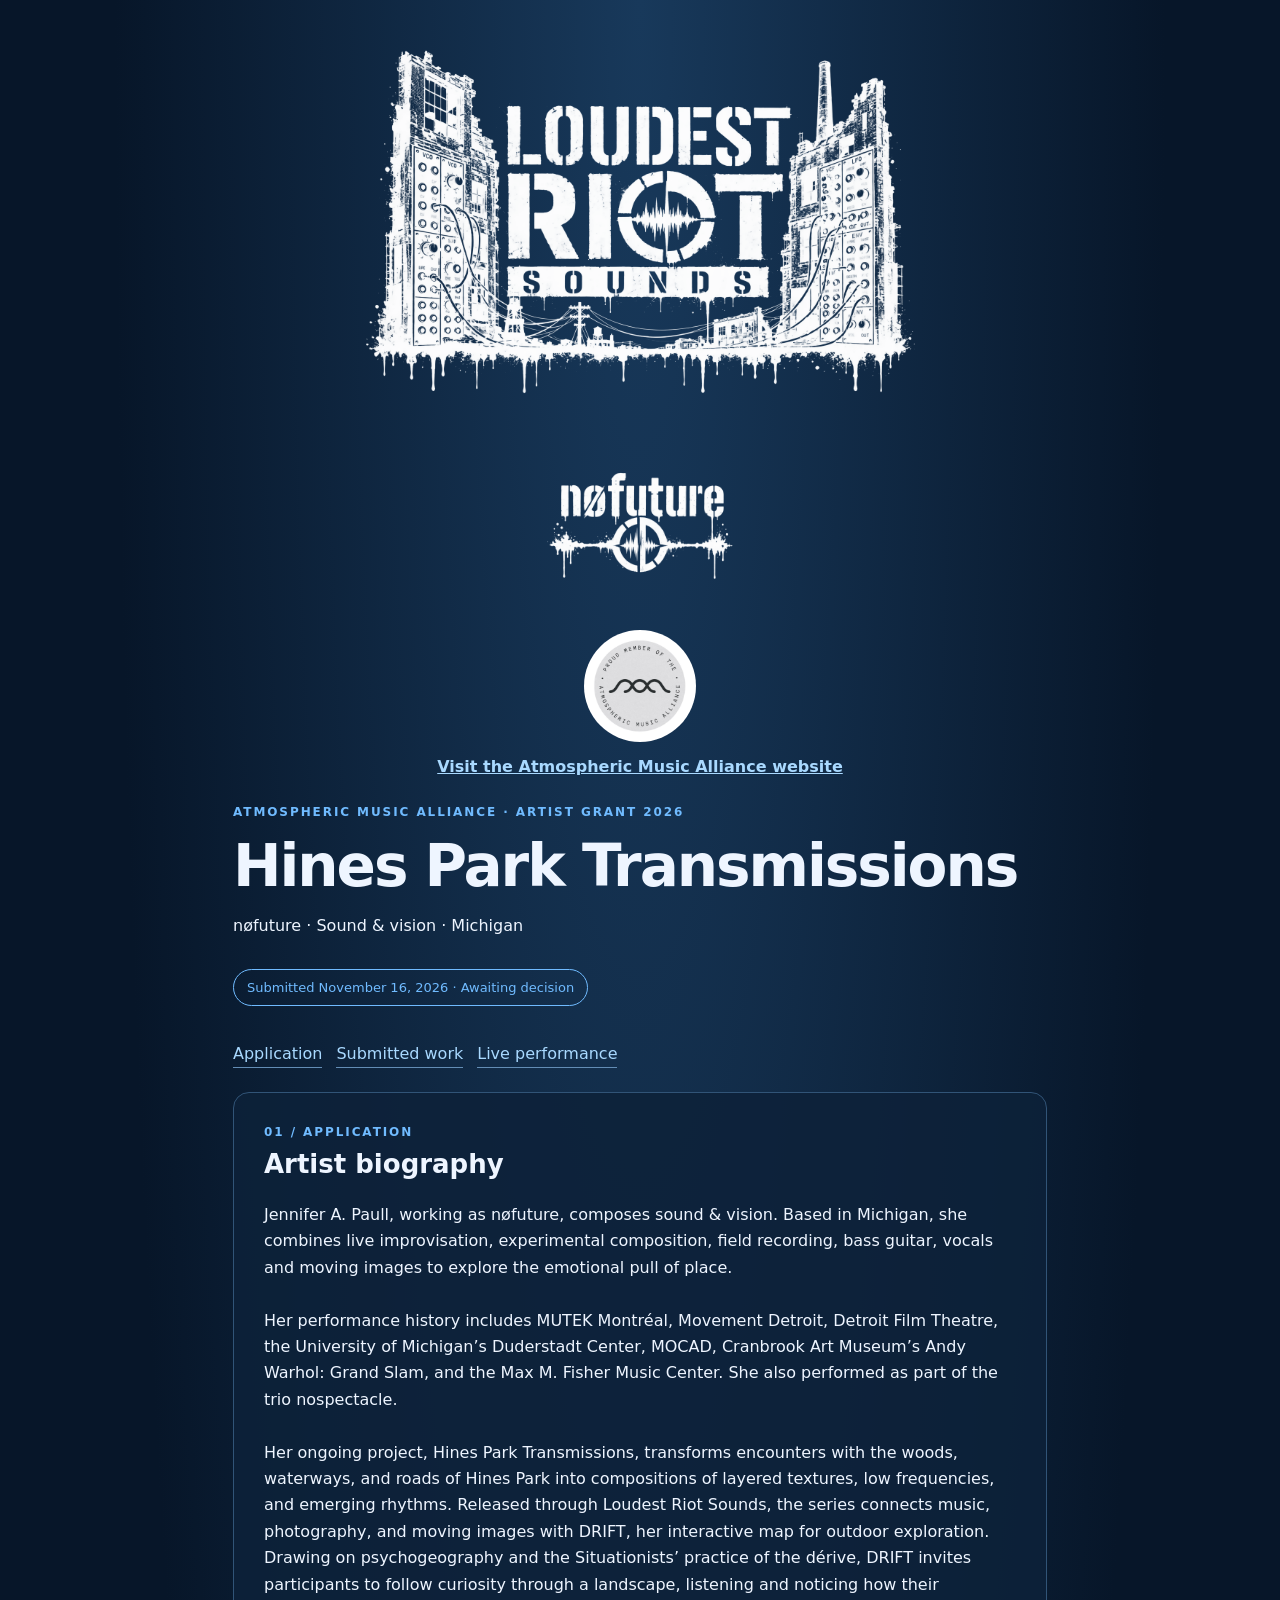
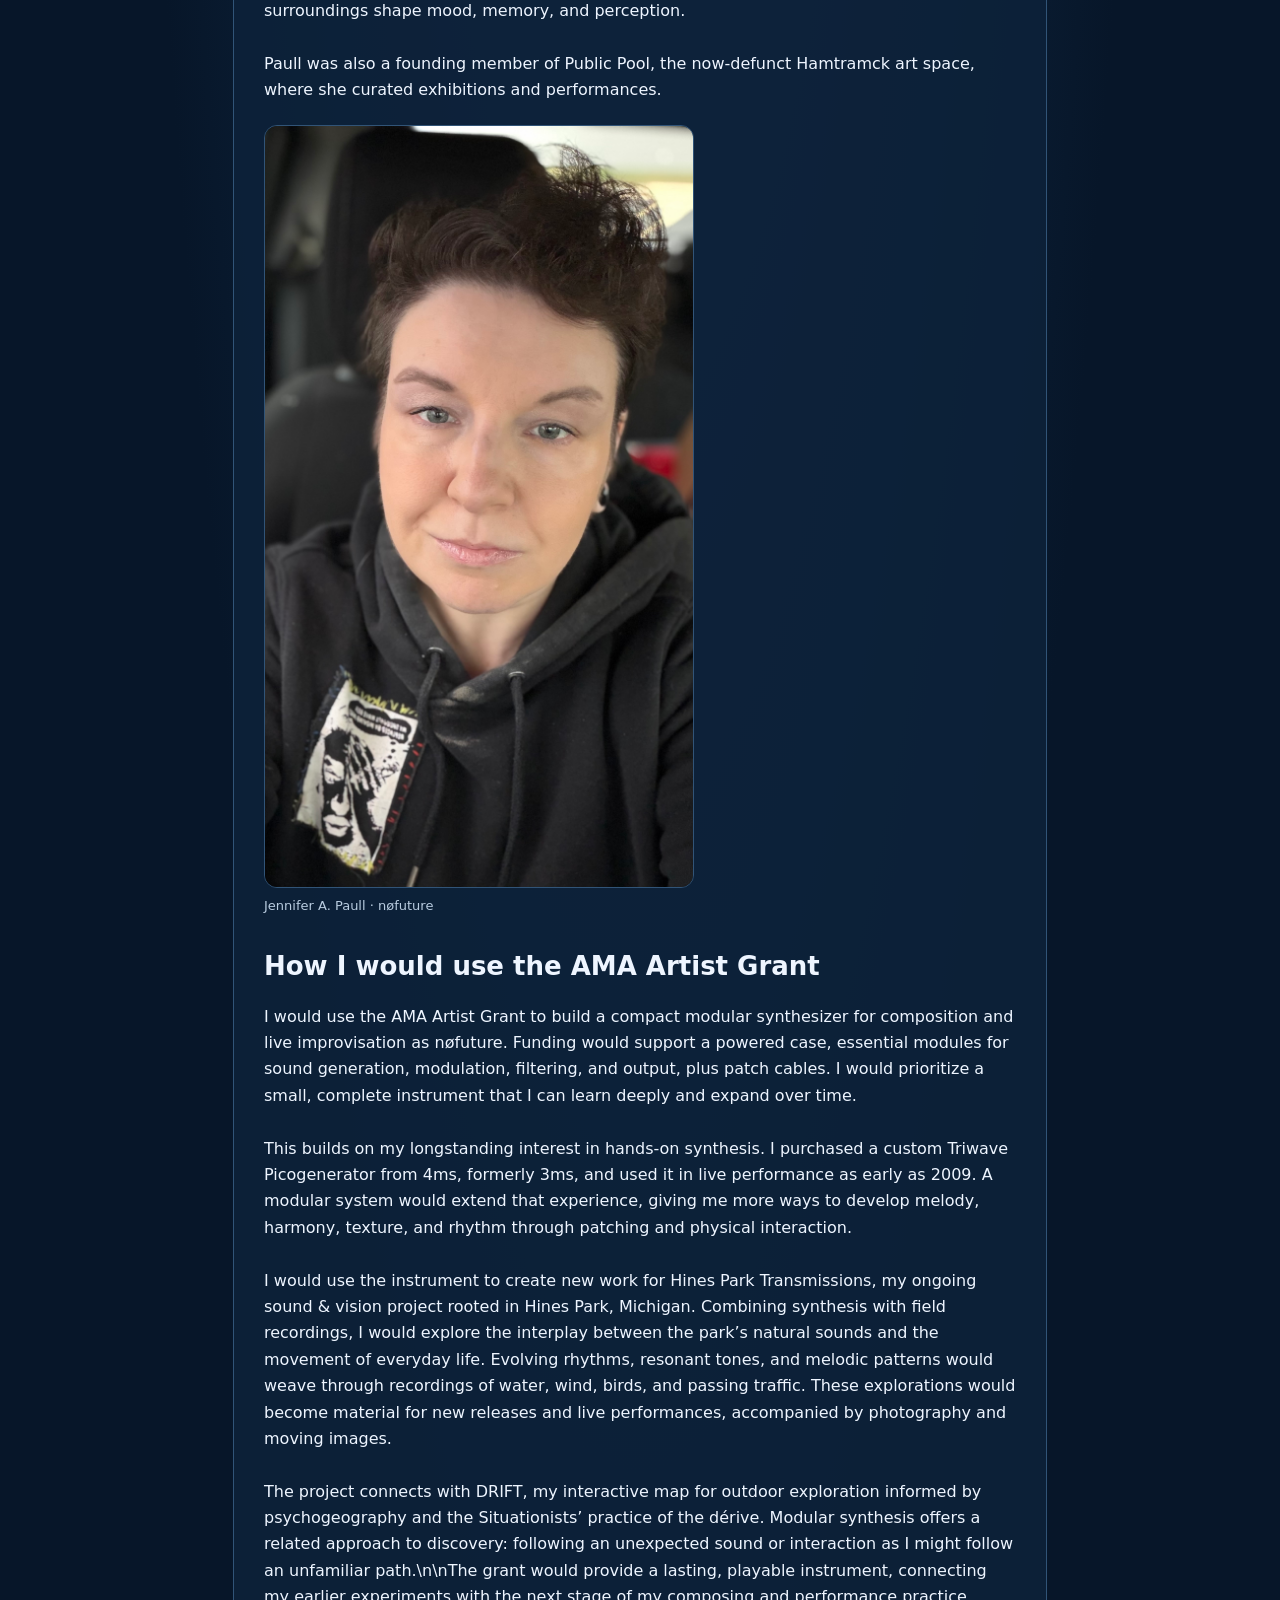
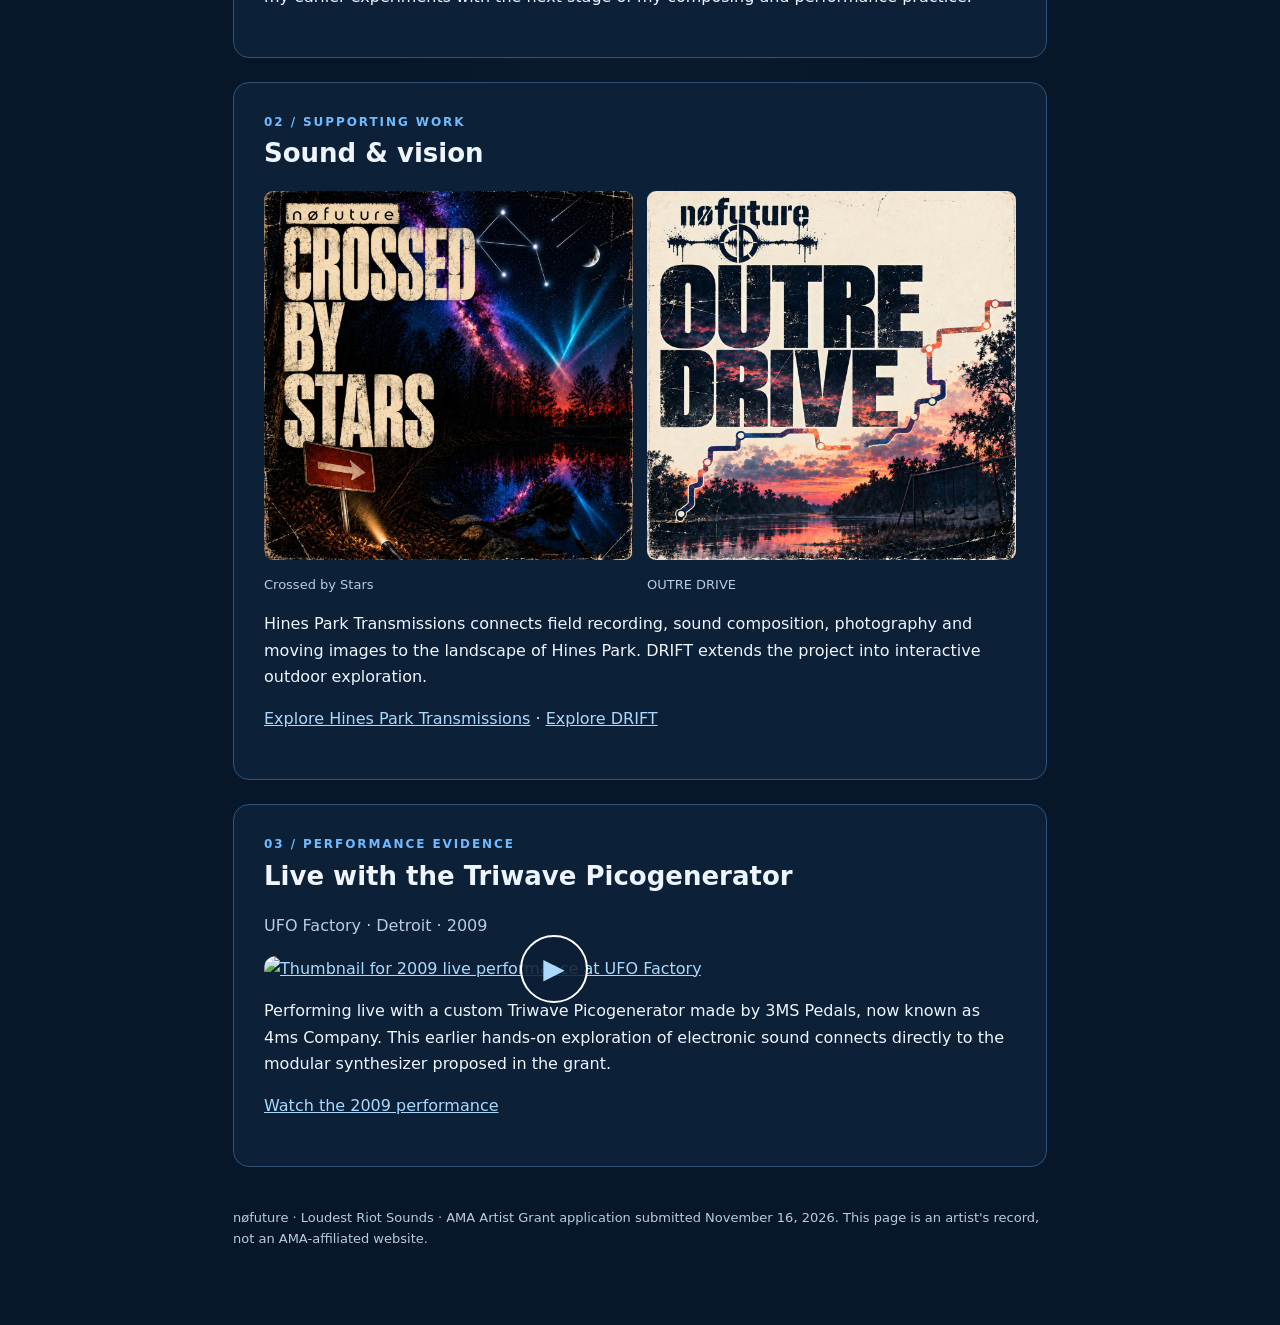
==== commit 769dcb1f: "Add visible Atmospheric Music Alliance homepage link below badge" ====
--- a/ama/index.html
+++ b/ama/index.html
@@ -1,4 +1,4 @@
-<!doctype html><html lang="en"><head><meta charset="utf-8"><meta name="viewport" content="width=device-width,initial-scale=1"><meta name="theme-color" content="#071629"><title>nøfuture | AMA Artist Grant 2026</title><meta name="description" content="The work and application submitted by nøfuture for the AMA Artist Grant, November 16 2026."><style>:root{color-scheme:dark;--bg:#071629;--card:#10243b;--line:#315477;--blue:#70bbff;--text:#eef5ff;--muted:#b9cce0}*{box-sizing:border-box}html{scroll-behavior:smooth}body{margin:0;background:radial-gradient(ellipse at top,#18395b,#071629 58%);color:var(--text);font:16px/1.65 system-ui,-apple-system,sans-serif}.wrap{max-width:850px;margin:auto;padding:22px 18px 75px}.brand{width:min(100%,560px);display:block;margin:12px auto 18px}.nofuture{display:block;width:190px;max-width:55%;margin:25px auto 8px}h1{font-size:clamp(32px,7vw,58px);line-height:1.08;letter-spacing:-.035em;margin:12px 0}h2{font-size:26px;margin:0 0 16px}h3{font-size:19px;margin:12px 0 5px}.eyebrow{color:var(--blue);letter-spacing:.16em;text-transform:uppercase;font-size:12px;font-weight:800}.muted{color:var(--muted)}.status{display:inline-block;border:1px solid var(--blue);color:var(--blue);padding:7px 13px;border-radius:30px;font-size:13px}nav{display:flex;flex-wrap:wrap;gap:14px;margin:22px 0}a{color:#a9d9ff}nav a{text-decoration:none;border-bottom:1px solid #638db5}.panel{border:1px solid var(--line);background:rgba(13,34,57,.88);padding:clamp(18px,4vw,30px);border-radius:16px;margin:24px 0}.art{display:grid;grid-template-columns:repeat(2,minmax(0,1fr));gap:14px}.art img{width:100%;aspect-ratio:1;object-fit:cover;border-radius:9px}.art figure{margin:0}.art figcaption{font-size:13px;margin-top:5px;color:var(--muted)}.writing{white-space:pre-line}.video{display:block;position:relative;max-width:580px}.video img{width:100%;border-radius:12px}.play{position:absolute;top:50%;left:50%;transform:translate(-50%,-50%);background:#0b1e35df;border:2px solid white;border-radius:100%;width:68px;height:68px;display:grid;place-items:center;font-size:28px}footer{color:var(--muted);font-size:13px;margin-top:40px}@media(max-width:460px){.art{gap:9px}.wrap{padding:16px 13px 60px}}</style></head><body><main class="wrap"><header><img class="brand" src="../assets/brand/loudest-riot-industrial.png" alt="Official blue Loudest Riot Sounds logo"><img class="nofuture" src="../assets/brand/nofuture-waveform-white.png" alt="Official nøfuture signal logo"><img src="../assets/ama-member-badge.jpg" alt="Atmospheric Music Alliance member badge" style="display:block;width:112px;max-width:30%;margin:8px auto 22px;border-radius:50%"><div class="eyebrow">Atmospheric Music Alliance · Artist Grant 2026</div><h1>Hines Park Transmissions</h1><p>nøfuture · Sound & vision · Michigan</p><p class="status">Submitted November 16, 2026 · Awaiting decision</p><nav><a href="#application">Application</a><a href="#artwork">Submitted work</a><a href="#performance">Live performance</a></nav></header><section class="panel" id="application"><div class="eyebrow">01 / Application</div><h2>Artist biography</h2><p class="writing">Jennifer A. Paull, working as nøfuture, composes sound & vision. Based in Michigan, she combines live improvisation, experimental composition, field recording, bass guitar, vocals and moving images to explore the emotional pull of place.
+<!doctype html><html lang="en"><head><meta charset="utf-8"><meta name="viewport" content="width=device-width,initial-scale=1"><meta name="theme-color" content="#071629"><title>nøfuture | AMA Artist Grant 2026</title><meta name="description" content="The work and application submitted by nøfuture for the AMA Artist Grant, November 16 2026."><style>:root{color-scheme:dark;--bg:#071629;--card:#10243b;--line:#315477;--blue:#70bbff;--text:#eef5ff;--muted:#b9cce0}*{box-sizing:border-box}html{scroll-behavior:smooth}body{margin:0;background:radial-gradient(ellipse at top,#18395b,#071629 58%);color:var(--text);font:16px/1.65 system-ui,-apple-system,sans-serif}.wrap{max-width:850px;margin:auto;padding:22px 18px 75px}.brand{width:min(100%,560px);display:block;margin:12px auto 18px}.nofuture{display:block;width:190px;max-width:55%;margin:25px auto 8px}h1{font-size:clamp(32px,7vw,58px);line-height:1.08;letter-spacing:-.035em;margin:12px 0}h2{font-size:26px;margin:0 0 16px}h3{font-size:19px;margin:12px 0 5px}.eyebrow{color:var(--blue);letter-spacing:.16em;text-transform:uppercase;font-size:12px;font-weight:800}.muted{color:var(--muted)}.status{display:inline-block;border:1px solid var(--blue);color:var(--blue);padding:7px 13px;border-radius:30px;font-size:13px}nav{display:flex;flex-wrap:wrap;gap:14px;margin:22px 0}a{color:#a9d9ff}nav a{text-decoration:none;border-bottom:1px solid #638db5}.panel{border:1px solid var(--line);background:rgba(13,34,57,.88);padding:clamp(18px,4vw,30px);border-radius:16px;margin:24px 0}.art{display:grid;grid-template-columns:repeat(2,minmax(0,1fr));gap:14px}.art img{width:100%;aspect-ratio:1;object-fit:cover;border-radius:9px}.art figure{margin:0}.art figcaption{font-size:13px;margin-top:5px;color:var(--muted)}.writing{white-space:pre-line}.video{display:block;position:relative;max-width:580px}.video img{width:100%;border-radius:12px}.play{position:absolute;top:50%;left:50%;transform:translate(-50%,-50%);background:#0b1e35df;border:2px solid white;border-radius:100%;width:68px;height:68px;display:grid;place-items:center;font-size:28px}footer{color:var(--muted);font-size:13px;margin-top:40px}@media(max-width:460px){.art{gap:9px}.wrap{padding:16px 13px 60px}}</style></head><body><main class="wrap"><header><img class="brand" src="../assets/brand/loudest-riot-industrial.png" alt="Official blue Loudest Riot Sounds logo"><img class="nofuture" src="../assets/brand/nofuture-waveform-white.png" alt="Official nøfuture signal logo"><a href="https://www.atmosphericmusicalliance.org/" aria-label="Visit the Atmospheric Music Alliance website" style="display:block;width:112px;max-width:30%;margin:8px auto 22px"><img src="../assets/ama-member-badge.jpg" alt="Atmospheric Music Alliance member badge, link to AMA Artist Grant" style="display:block;width:100%;border-radius:50%"></a><p style="text-align:center;margin:-10px 0 22px"><a href="https://www.atmosphericmusicalliance.org/" target="_blank" rel="noopener noreferrer" style="font-weight:700">Visit the Atmospheric Music Alliance website</a></p><div class="eyebrow">Atmospheric Music Alliance · Artist Grant 2026</div><h1>Hines Park Transmissions</h1><p>nøfuture · Sound & vision · Michigan</p><p class="status">Submitted November 16, 2026 · Awaiting decision</p><nav><a href="#application">Application</a><a href="#artwork">Submitted work</a><a href="#performance">Live performance</a></nav></header><section class="panel" id="application"><div class="eyebrow">01 / Application</div><h2>Artist biography</h2><p class="writing">Jennifer A. Paull, working as nøfuture, composes sound & vision. Based in Michigan, she combines live improvisation, experimental composition, field recording, bass guitar, vocals and moving images to explore the emotional pull of place.
 
 Her performance history includes MUTEK Montréal, Movement Detroit, Detroit Film Theatre, the University of Michigan’s Duderstadt Center, MOCAD, Cranbrook Art Museum’s Andy Warhol: Grand Slam, and the Max M. Fisher Music Center. She also performed as part of the trio nospectacle.
 
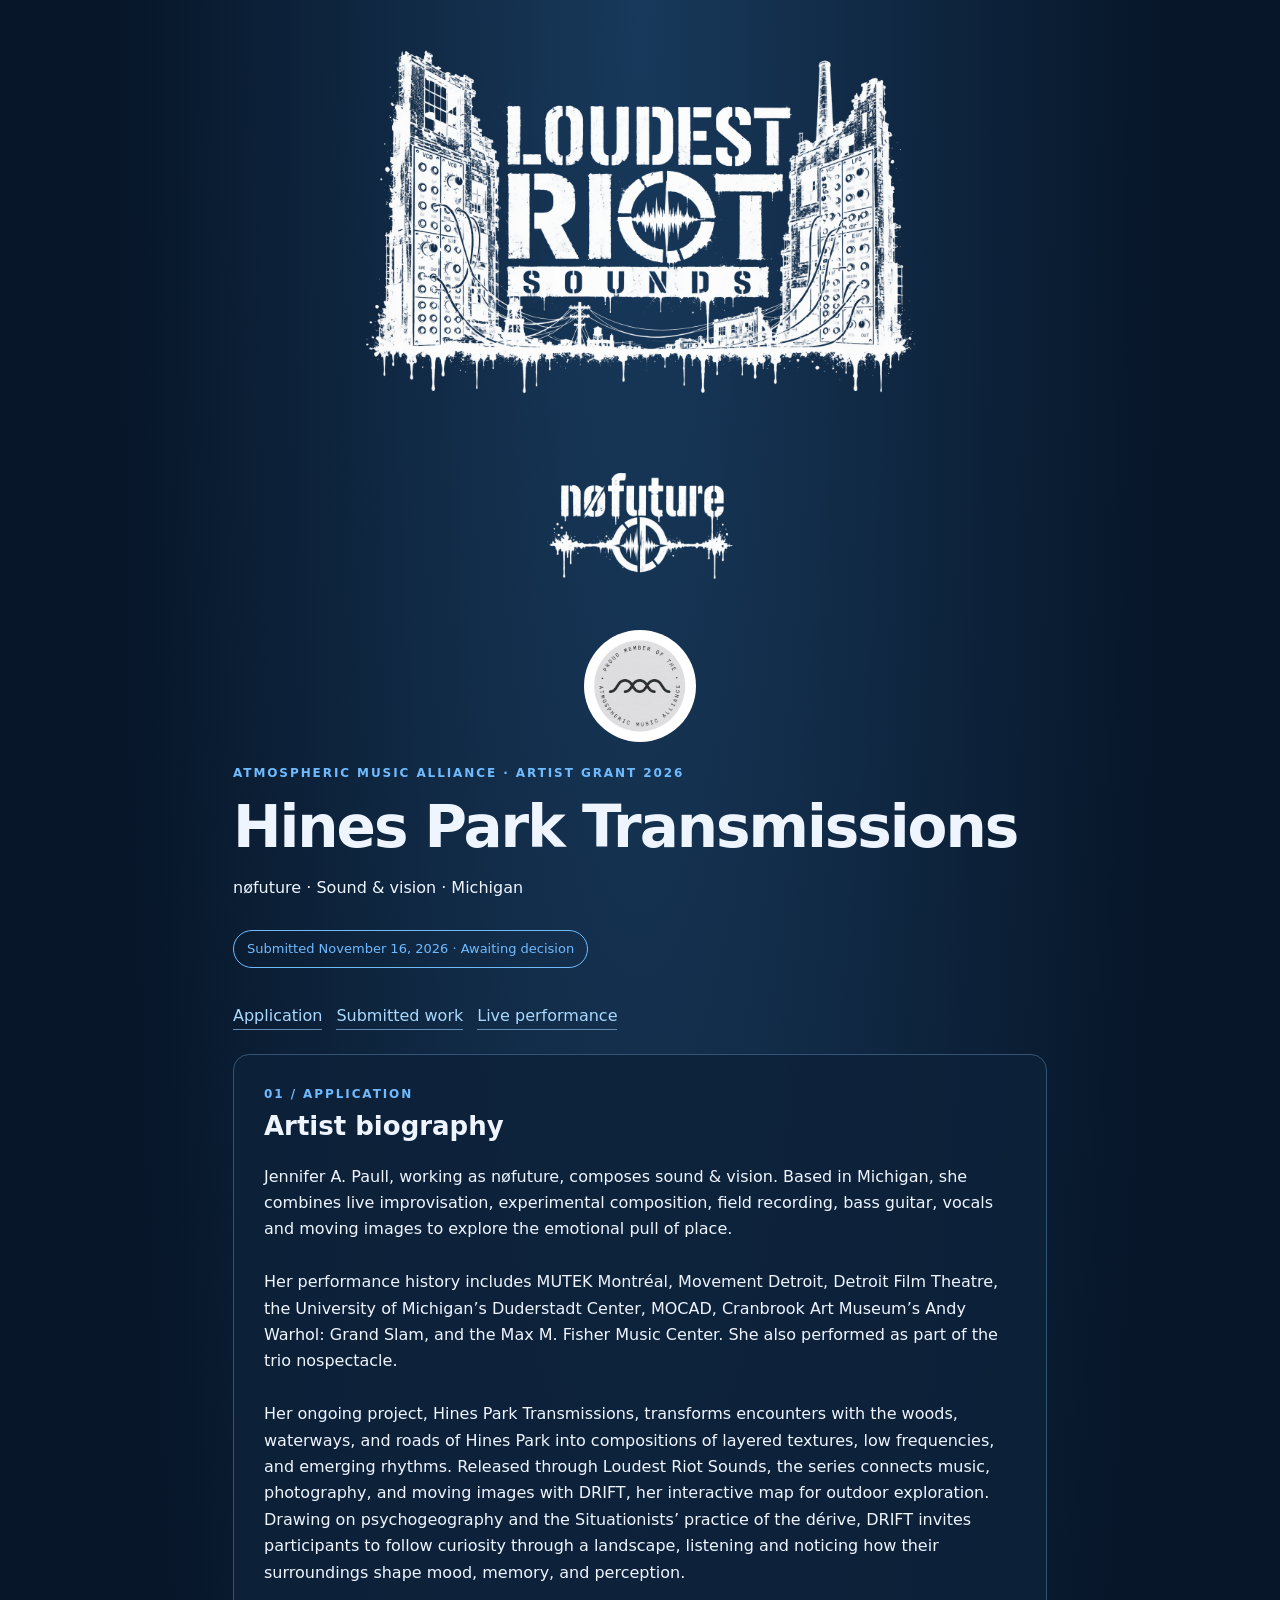
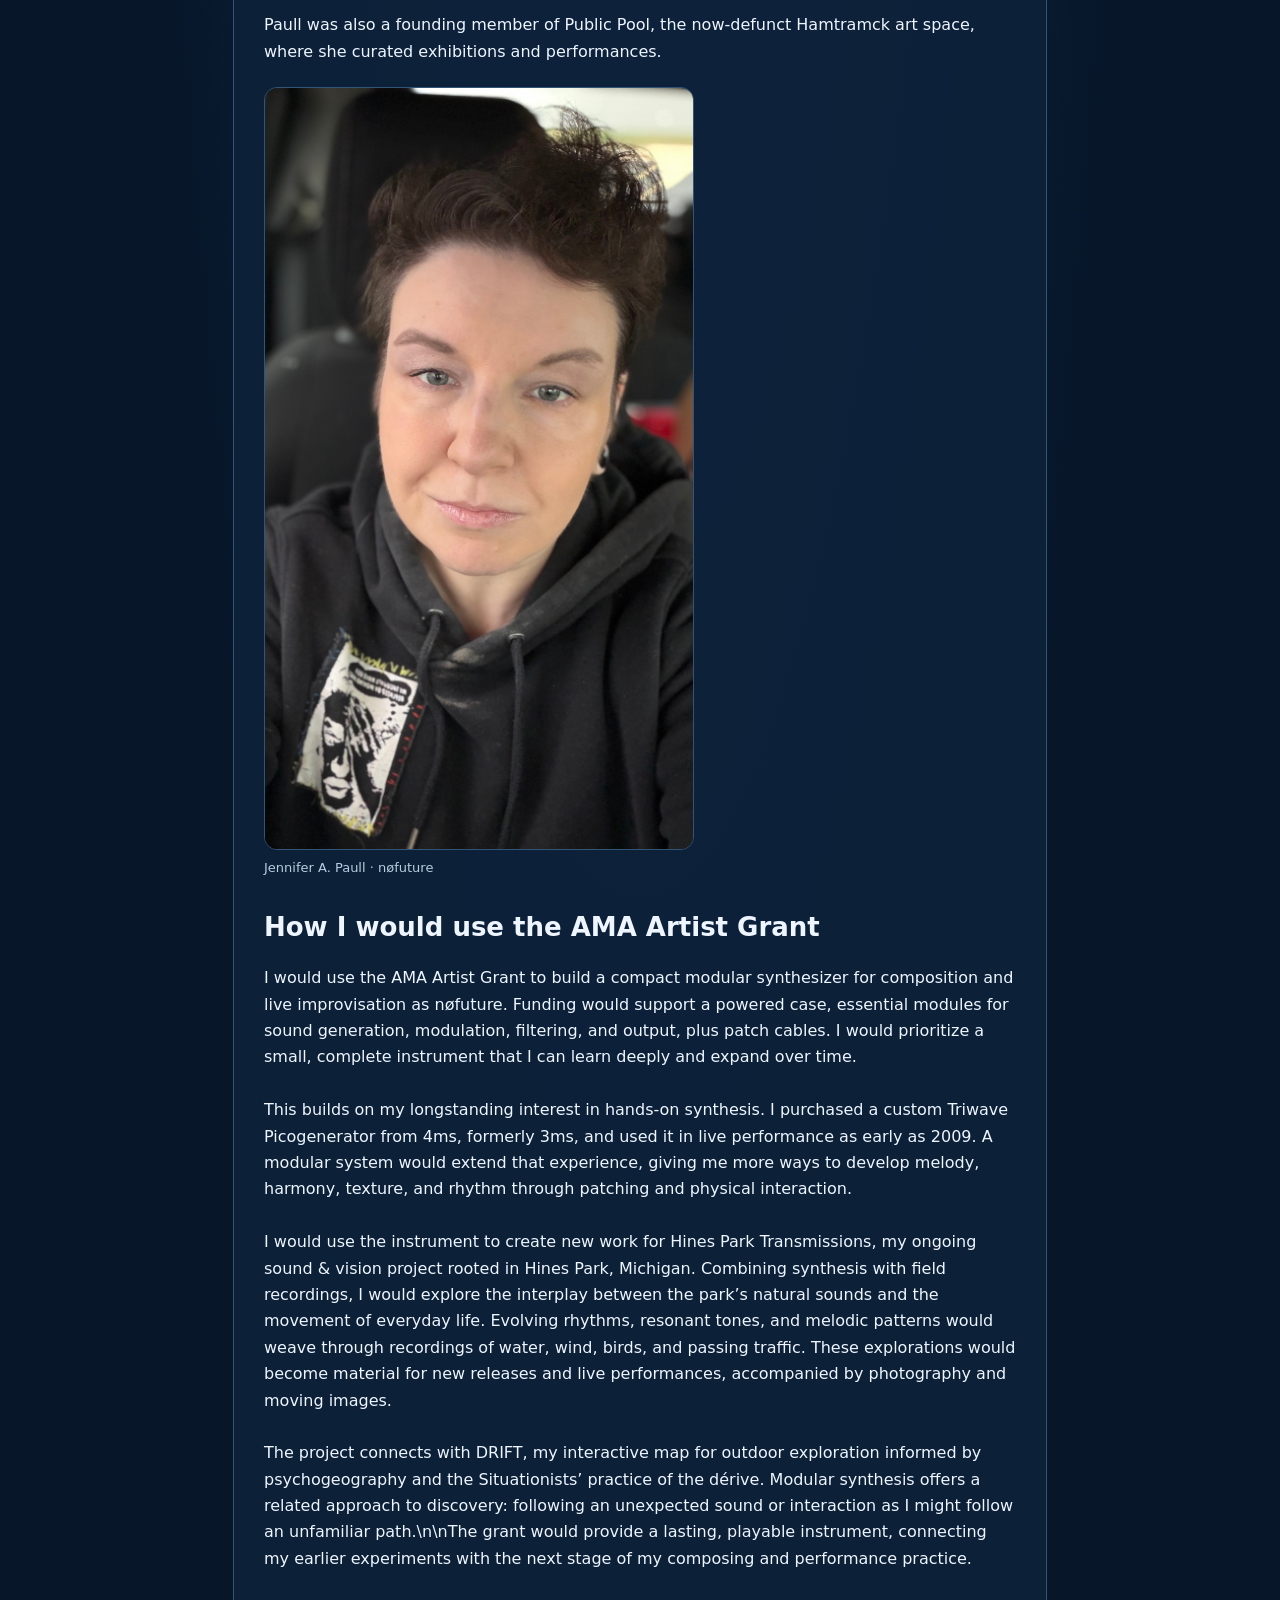
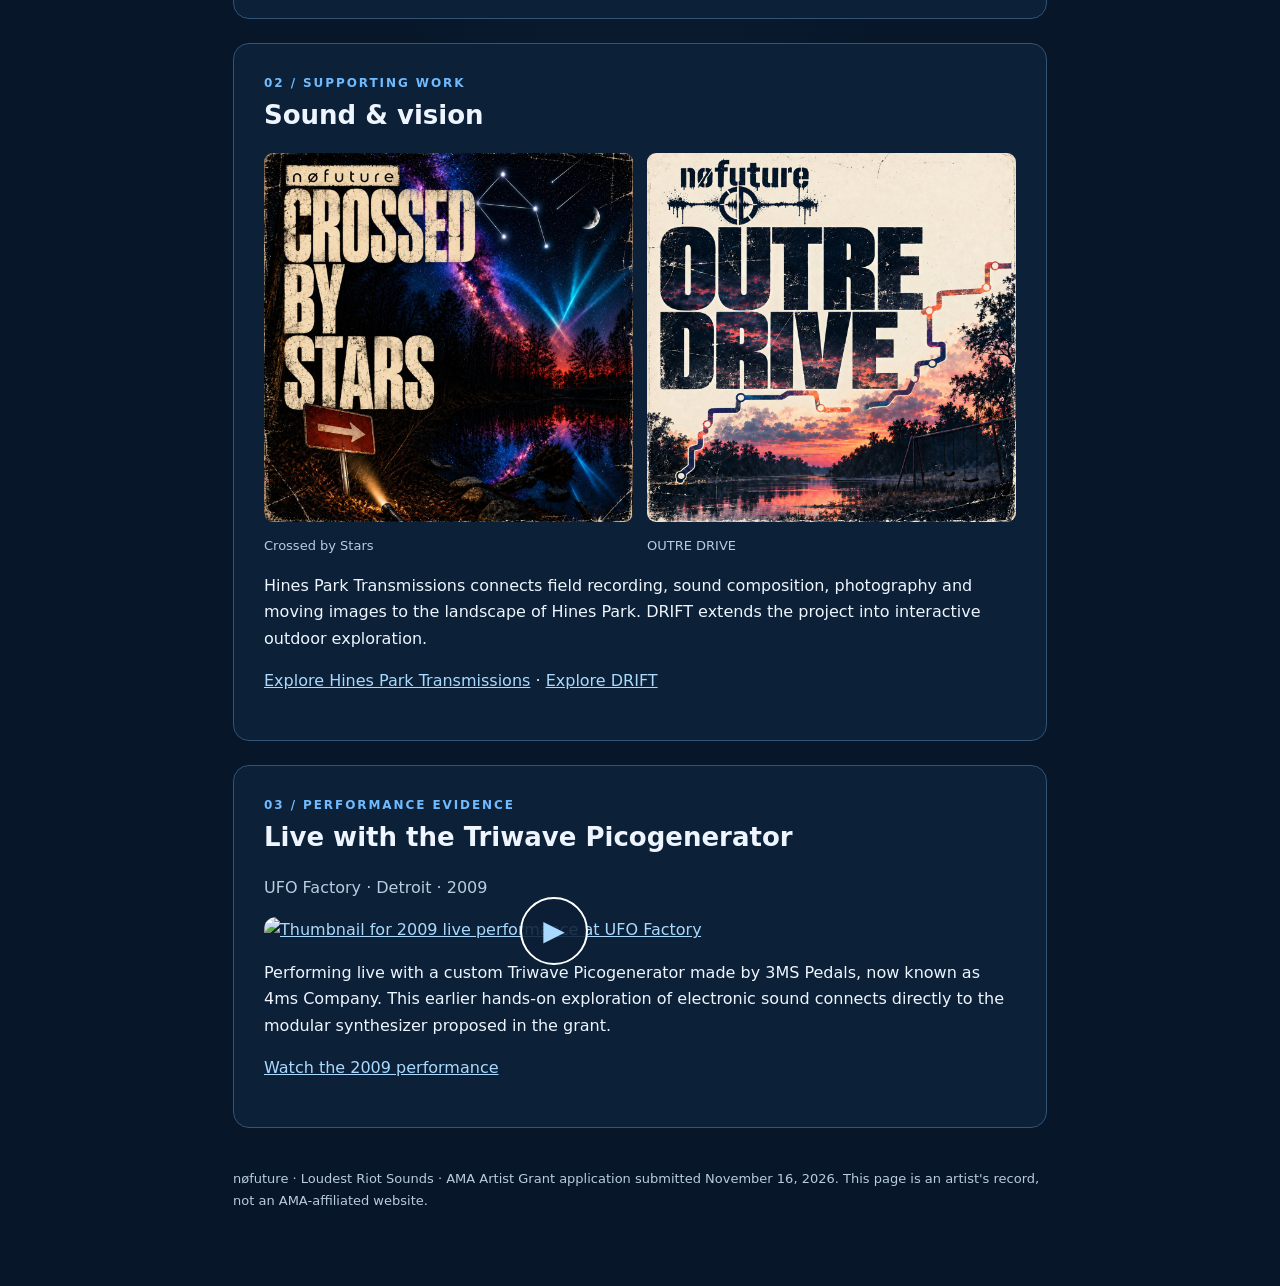
==== commit c41502c1: "Remove AMA text link, keep badge clickable" ====
--- a/ama/index.html
+++ b/ama/index.html
@@ -1,4 +1,4 @@
-<!doctype html><html lang="en"><head><meta charset="utf-8"><meta name="viewport" content="width=device-width,initial-scale=1"><meta name="theme-color" content="#071629"><title>nøfuture | AMA Artist Grant 2026</title><meta name="description" content="The work and application submitted by nøfuture for the AMA Artist Grant, November 16 2026."><style>:root{color-scheme:dark;--bg:#071629;--card:#10243b;--line:#315477;--blue:#70bbff;--text:#eef5ff;--muted:#b9cce0}*{box-sizing:border-box}html{scroll-behavior:smooth}body{margin:0;background:radial-gradient(ellipse at top,#18395b,#071629 58%);color:var(--text);font:16px/1.65 system-ui,-apple-system,sans-serif}.wrap{max-width:850px;margin:auto;padding:22px 18px 75px}.brand{width:min(100%,560px);display:block;margin:12px auto 18px}.nofuture{display:block;width:190px;max-width:55%;margin:25px auto 8px}h1{font-size:clamp(32px,7vw,58px);line-height:1.08;letter-spacing:-.035em;margin:12px 0}h2{font-size:26px;margin:0 0 16px}h3{font-size:19px;margin:12px 0 5px}.eyebrow{color:var(--blue);letter-spacing:.16em;text-transform:uppercase;font-size:12px;font-weight:800}.muted{color:var(--muted)}.status{display:inline-block;border:1px solid var(--blue);color:var(--blue);padding:7px 13px;border-radius:30px;font-size:13px}nav{display:flex;flex-wrap:wrap;gap:14px;margin:22px 0}a{color:#a9d9ff}nav a{text-decoration:none;border-bottom:1px solid #638db5}.panel{border:1px solid var(--line);background:rgba(13,34,57,.88);padding:clamp(18px,4vw,30px);border-radius:16px;margin:24px 0}.art{display:grid;grid-template-columns:repeat(2,minmax(0,1fr));gap:14px}.art img{width:100%;aspect-ratio:1;object-fit:cover;border-radius:9px}.art figure{margin:0}.art figcaption{font-size:13px;margin-top:5px;color:var(--muted)}.writing{white-space:pre-line}.video{display:block;position:relative;max-width:580px}.video img{width:100%;border-radius:12px}.play{position:absolute;top:50%;left:50%;transform:translate(-50%,-50%);background:#0b1e35df;border:2px solid white;border-radius:100%;width:68px;height:68px;display:grid;place-items:center;font-size:28px}footer{color:var(--muted);font-size:13px;margin-top:40px}@media(max-width:460px){.art{gap:9px}.wrap{padding:16px 13px 60px}}</style></head><body><main class="wrap"><header><img class="brand" src="../assets/brand/loudest-riot-industrial.png" alt="Official blue Loudest Riot Sounds logo"><img class="nofuture" src="../assets/brand/nofuture-waveform-white.png" alt="Official nøfuture signal logo"><a href="https://www.atmosphericmusicalliance.org/" aria-label="Visit the Atmospheric Music Alliance website" style="display:block;width:112px;max-width:30%;margin:8px auto 22px"><img src="../assets/ama-member-badge.jpg" alt="Atmospheric Music Alliance member badge, link to AMA Artist Grant" style="display:block;width:100%;border-radius:50%"></a><p style="text-align:center;margin:-10px 0 22px"><a href="https://www.atmosphericmusicalliance.org/" target="_blank" rel="noopener noreferrer" style="font-weight:700">Visit the Atmospheric Music Alliance website</a></p><div class="eyebrow">Atmospheric Music Alliance · Artist Grant 2026</div><h1>Hines Park Transmissions</h1><p>nøfuture · Sound & vision · Michigan</p><p class="status">Submitted November 16, 2026 · Awaiting decision</p><nav><a href="#application">Application</a><a href="#artwork">Submitted work</a><a href="#performance">Live performance</a></nav></header><section class="panel" id="application"><div class="eyebrow">01 / Application</div><h2>Artist biography</h2><p class="writing">Jennifer A. Paull, working as nøfuture, composes sound & vision. Based in Michigan, she combines live improvisation, experimental composition, field recording, bass guitar, vocals and moving images to explore the emotional pull of place.
+<!doctype html><html lang="en"><head><meta charset="utf-8"><meta name="viewport" content="width=device-width,initial-scale=1"><meta name="theme-color" content="#071629"><title>nøfuture | AMA Artist Grant 2026</title><meta name="description" content="The work and application submitted by nøfuture for the AMA Artist Grant, November 16 2026."><style>:root{color-scheme:dark;--bg:#071629;--card:#10243b;--line:#315477;--blue:#70bbff;--text:#eef5ff;--muted:#b9cce0}*{box-sizing:border-box}html{scroll-behavior:smooth}body{margin:0;background:radial-gradient(ellipse at top,#18395b,#071629 58%);color:var(--text);font:16px/1.65 system-ui,-apple-system,sans-serif}.wrap{max-width:850px;margin:auto;padding:22px 18px 75px}.brand{width:min(100%,560px);display:block;margin:12px auto 18px}.nofuture{display:block;width:190px;max-width:55%;margin:25px auto 8px}h1{font-size:clamp(32px,7vw,58px);line-height:1.08;letter-spacing:-.035em;margin:12px 0}h2{font-size:26px;margin:0 0 16px}h3{font-size:19px;margin:12px 0 5px}.eyebrow{color:var(--blue);letter-spacing:.16em;text-transform:uppercase;font-size:12px;font-weight:800}.muted{color:var(--muted)}.status{display:inline-block;border:1px solid var(--blue);color:var(--blue);padding:7px 13px;border-radius:30px;font-size:13px}nav{display:flex;flex-wrap:wrap;gap:14px;margin:22px 0}a{color:#a9d9ff}nav a{text-decoration:none;border-bottom:1px solid #638db5}.panel{border:1px solid var(--line);background:rgba(13,34,57,.88);padding:clamp(18px,4vw,30px);border-radius:16px;margin:24px 0}.art{display:grid;grid-template-columns:repeat(2,minmax(0,1fr));gap:14px}.art img{width:100%;aspect-ratio:1;object-fit:cover;border-radius:9px}.art figure{margin:0}.art figcaption{font-size:13px;margin-top:5px;color:var(--muted)}.writing{white-space:pre-line}.video{display:block;position:relative;max-width:580px}.video img{width:100%;border-radius:12px}.play{position:absolute;top:50%;left:50%;transform:translate(-50%,-50%);background:#0b1e35df;border:2px solid white;border-radius:100%;width:68px;height:68px;display:grid;place-items:center;font-size:28px}footer{color:var(--muted);font-size:13px;margin-top:40px}@media(max-width:460px){.art{gap:9px}.wrap{padding:16px 13px 60px}}</style></head><body><main class="wrap"><header><img class="brand" src="../assets/brand/loudest-riot-industrial.png" alt="Official blue Loudest Riot Sounds logo"><img class="nofuture" src="../assets/brand/nofuture-waveform-white.png" alt="Official nøfuture signal logo"><a href="https://www.atmosphericmusicalliance.org/" aria-label="Visit the Atmospheric Music Alliance website" style="display:block;width:112px;max-width:30%;margin:8px auto 22px"><img src="../assets/ama-member-badge.jpg" alt="Atmospheric Music Alliance member badge, link to AMA Artist Grant" style="display:block;width:100%;border-radius:50%"></a><div class="eyebrow">Atmospheric Music Alliance · Artist Grant 2026</div><h1>Hines Park Transmissions</h1><p>nøfuture · Sound & vision · Michigan</p><p class="status">Submitted November 16, 2026 · Awaiting decision</p><nav><a href="#application">Application</a><a href="#artwork">Submitted work</a><a href="#performance">Live performance</a></nav></header><section class="panel" id="application"><div class="eyebrow">01 / Application</div><h2>Artist biography</h2><p class="writing">Jennifer A. Paull, working as nøfuture, composes sound & vision. Based in Michigan, she combines live improvisation, experimental composition, field recording, bass guitar, vocals and moving images to explore the emotional pull of place.
 
 Her performance history includes MUTEK Montréal, Movement Detroit, Detroit Film Theatre, the University of Michigan’s Duderstadt Center, MOCAD, Cranbrook Art Museum’s Andy Warhol: Grand Slam, and the Max M. Fisher Music Center. She also performed as part of the trio nospectacle.
 
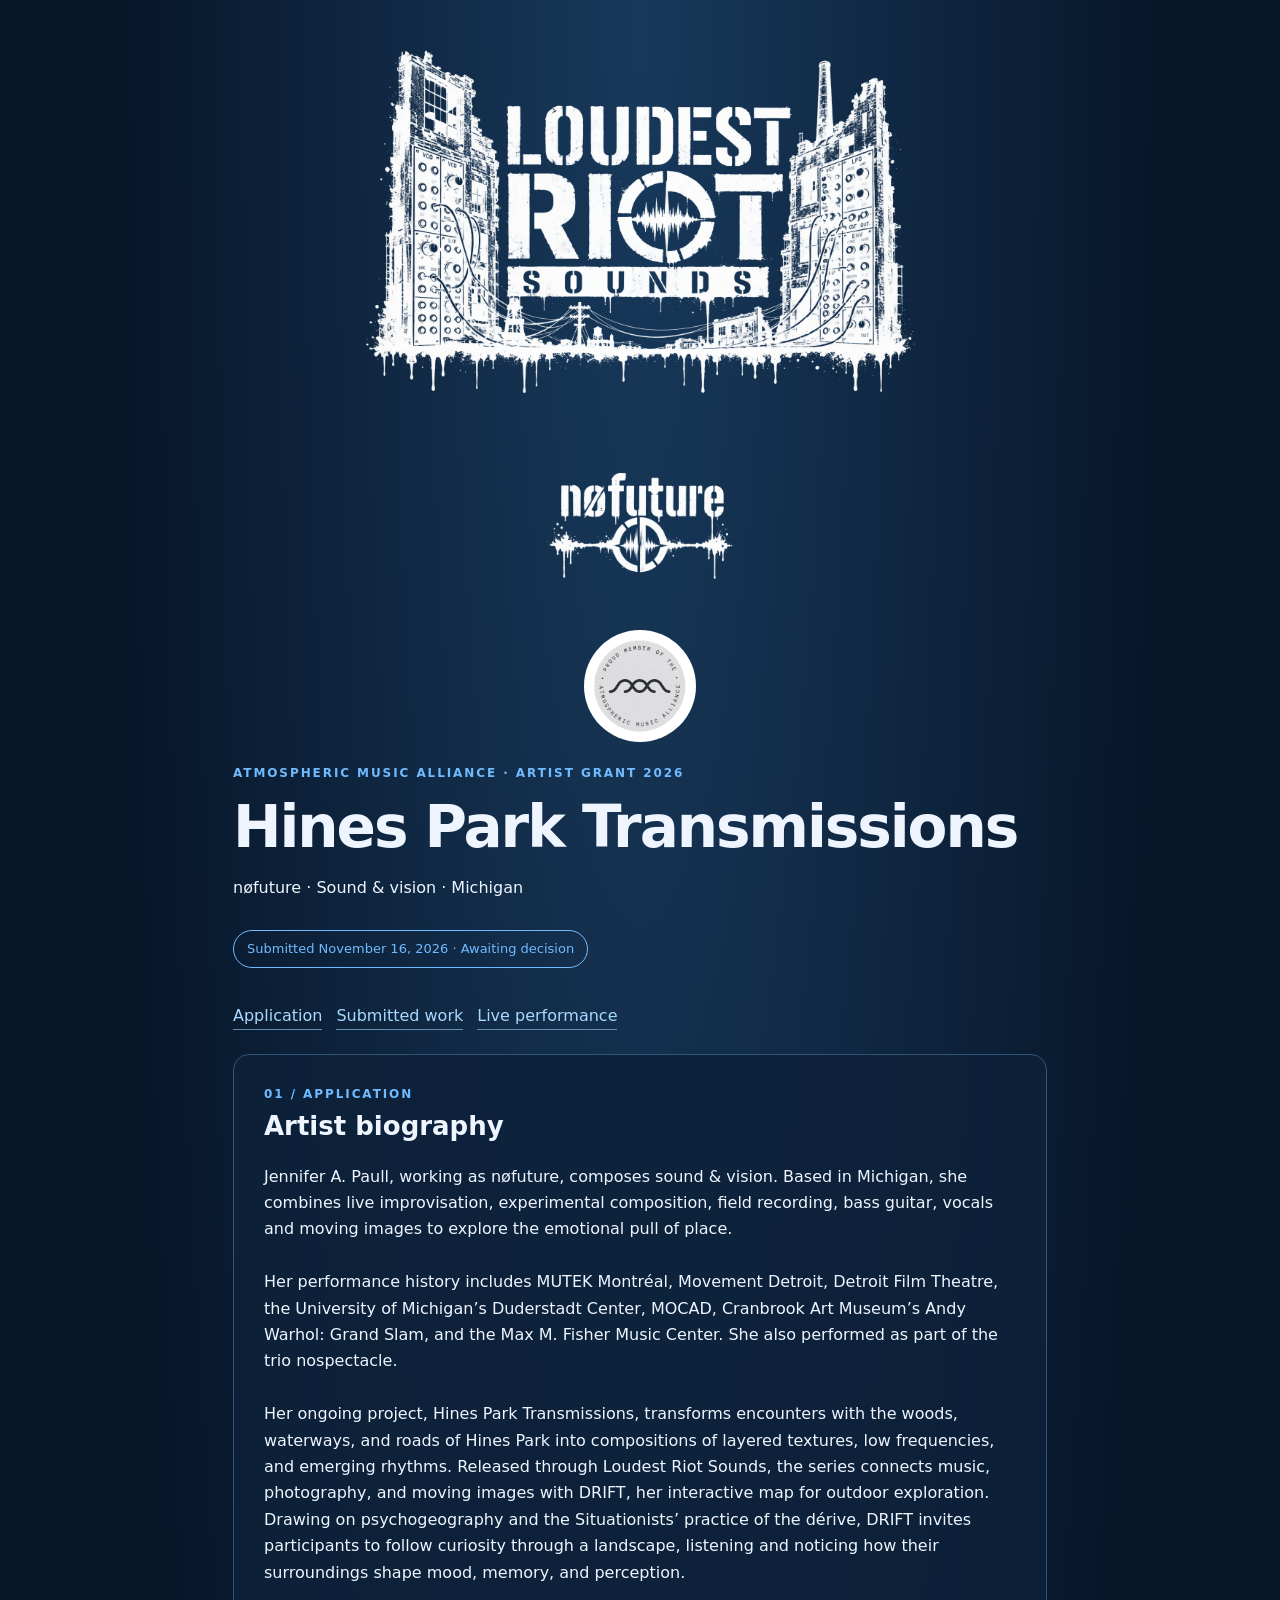
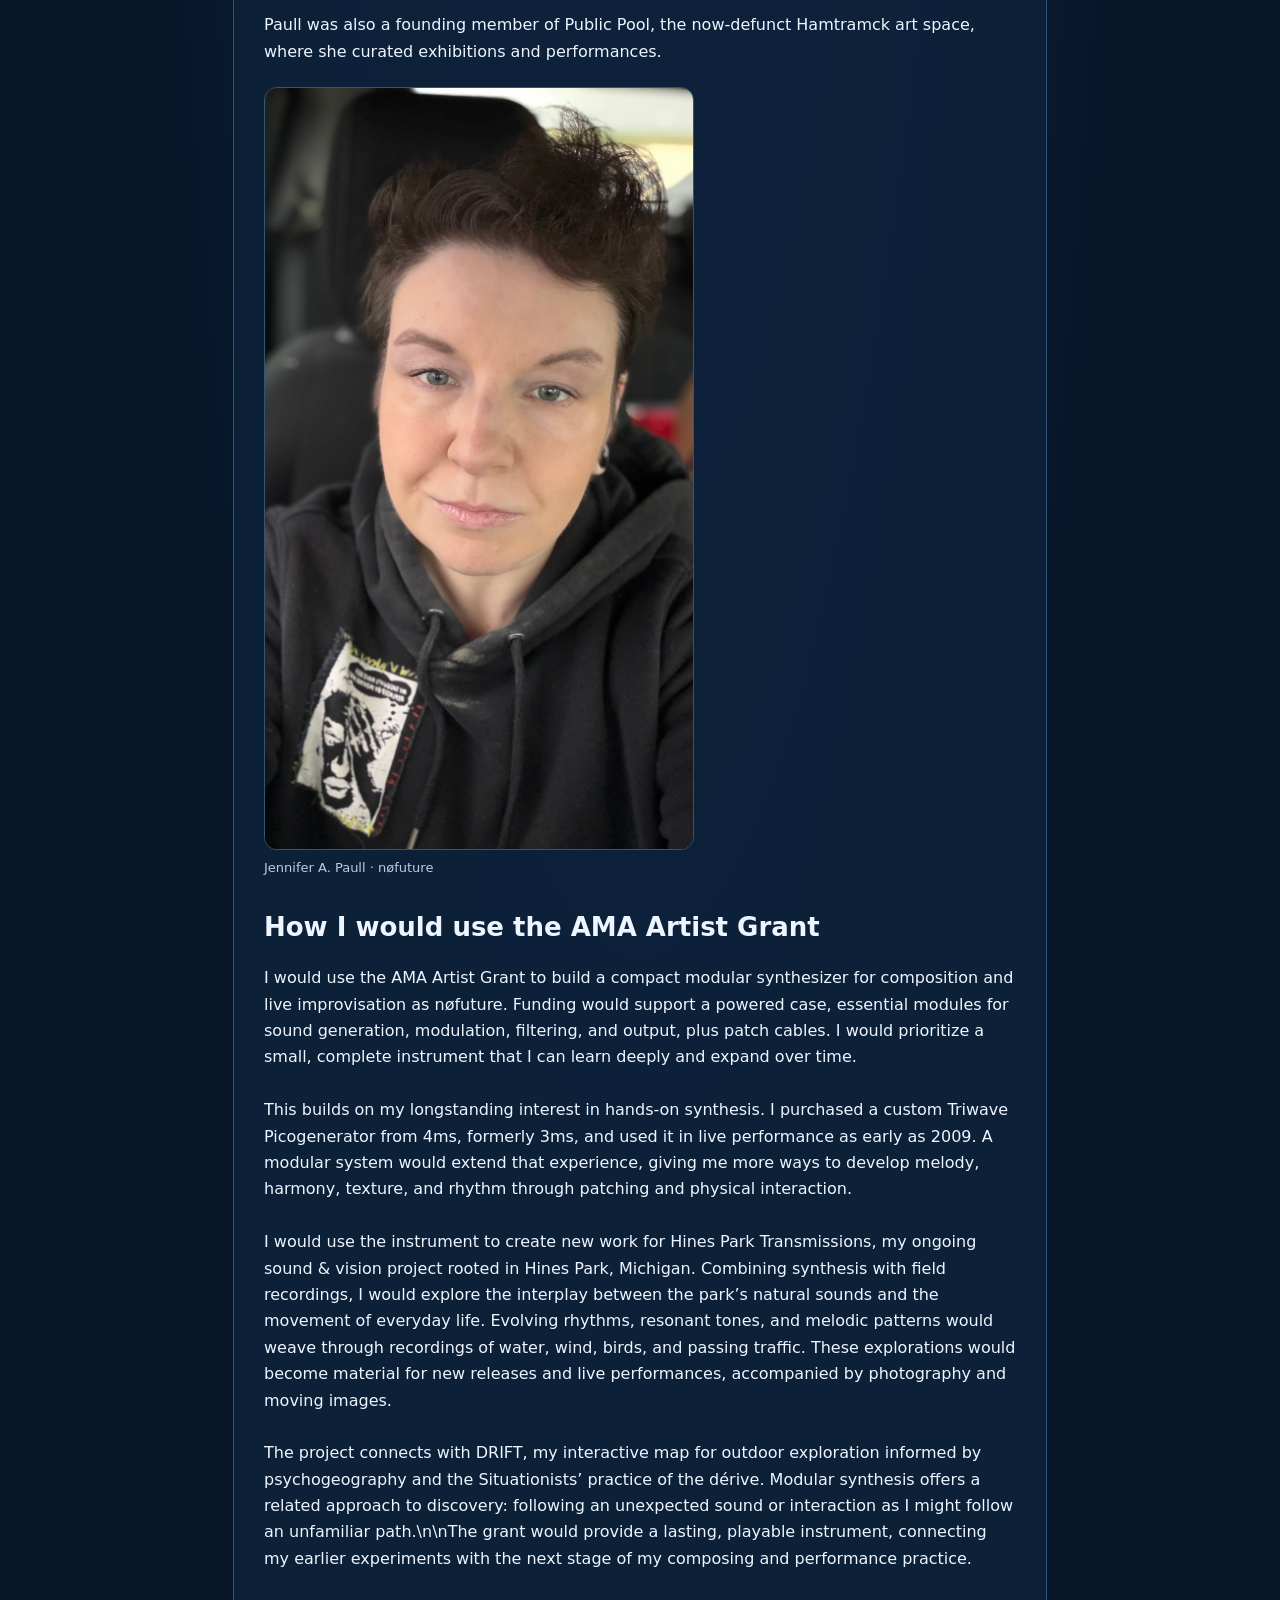
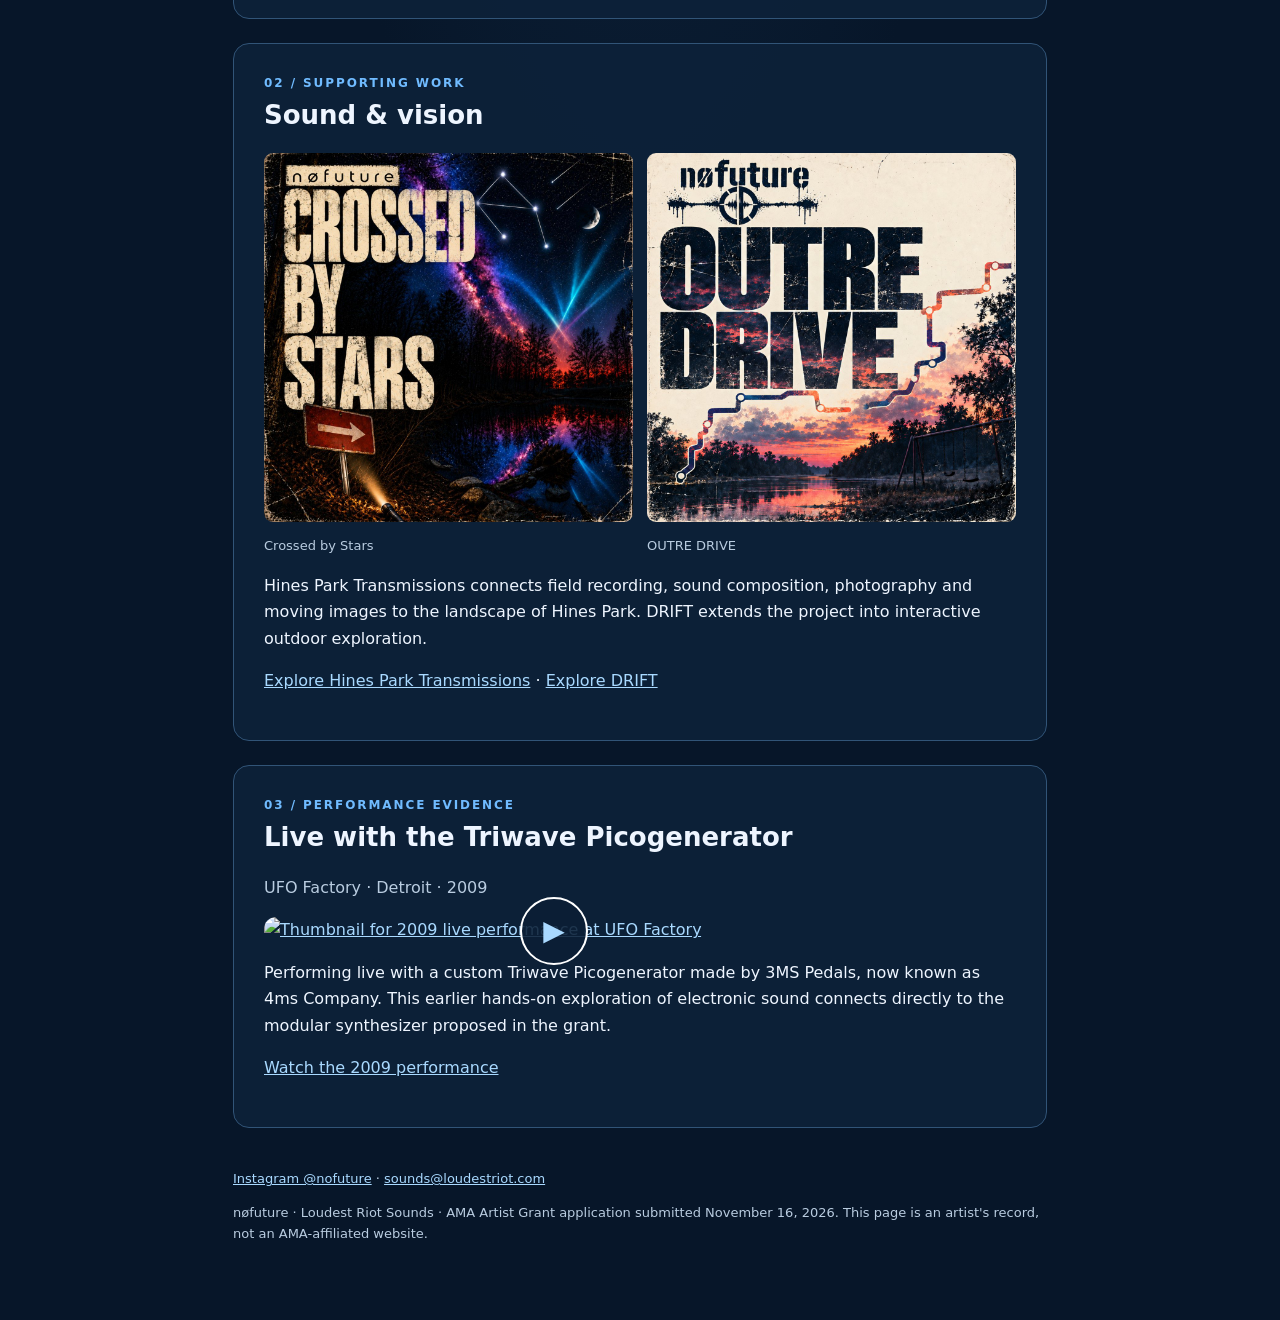
==== commit 27ce7b81: "Add nøfuture Instagram and contact email to AMA portfolio footer" ====
--- a/ama/index.html
+++ b/ama/index.html
@@ -10,4 +10,4 @@
 
 I would use the instrument to create new work for Hines Park Transmissions, my ongoing sound & vision project rooted in Hines Park, Michigan. Combining synthesis with field recordings, I would explore the interplay between the park’s natural sounds and the movement of everyday life. Evolving rhythms, resonant tones, and melodic patterns would weave through recordings of water, wind, birds, and passing traffic. These explorations would become material for new releases and live performances, accompanied by photography and moving images.
 
-The project connects with DRIFT, my interactive map for outdoor exploration informed by psychogeography and the Situationists’ practice of the dérive. Modular synthesis offers a related approach to discovery: following an unexpected sound or interaction as I might follow an unfamiliar path.\n\nThe grant would provide a lasting, playable instrument, connecting my earlier experiments with the next stage of my composing and performance practice.</p></section><section class="panel" id="artwork"><div class="eyebrow">02 / Supporting work</div><h2>Sound & vision</h2><div class="art"><figure><a href="https://nfuture.bandcamp.com" rel="noopener"><img src="../assets/crossed-by-stars.jpg" alt="Crossed by Stars original cover"></a><figcaption>Crossed by Stars</figcaption></figure><figure><a href="https://nfuture.bandcamp.com" rel="noopener"><img src="../assets/outre-drive.jpg" alt="OUTRE DRIVE original cover with official nøfuture logo"></a><figcaption>OUTRE DRIVE</figcaption></figure></div><p>Hines Park Transmissions connects field recording, sound composition, photography and moving images to the landscape of Hines Park. DRIFT extends the project into interactive outdoor exploration.</p><p><a href="https://relay.loudestriot.com/">Explore Hines Park Transmissions</a> · <a href="https://drift.loudestriot.com/">Explore DRIFT</a></p></section><section class="panel" id="performance"><div class="eyebrow">03 / Performance evidence</div><h2>Live with the Triwave Picogenerator</h2><p class="muted">UFO Factory · Detroit · 2009</p><a class="video" href="https://www.youtube.com/watch?v=3xsJdgSoIYo" rel="noopener"><img src="https://img.youtube.com/vi/3xsJdgSoIYo/hqdefault.jpg" alt="Thumbnail for 2009 live performance at UFO Factory"><span class="play" aria-hidden="true">▶</span></a><p>Performing live with a custom Triwave Picogenerator made by 3MS Pedals, now known as 4ms Company. This earlier hands-on exploration of electronic sound connects directly to the modular synthesizer proposed in the grant.</p><p><a href="https://www.youtube.com/watch?v=3xsJdgSoIYo">Watch the 2009 performance</a></p></section><footer>nøfuture · Loudest Riot Sounds · AMA Artist Grant application submitted November 16, 2026. This page is an artist's record, not an AMA-affiliated website.</footer></main></body></html>+The project connects with DRIFT, my interactive map for outdoor exploration informed by psychogeography and the Situationists’ practice of the dérive. Modular synthesis offers a related approach to discovery: following an unexpected sound or interaction as I might follow an unfamiliar path.\n\nThe grant would provide a lasting, playable instrument, connecting my earlier experiments with the next stage of my composing and performance practice.</p></section><section class="panel" id="artwork"><div class="eyebrow">02 / Supporting work</div><h2>Sound & vision</h2><div class="art"><figure><a href="https://nfuture.bandcamp.com" rel="noopener"><img src="../assets/crossed-by-stars.jpg" alt="Crossed by Stars original cover"></a><figcaption>Crossed by Stars</figcaption></figure><figure><a href="https://nfuture.bandcamp.com" rel="noopener"><img src="../assets/outre-drive.jpg" alt="OUTRE DRIVE original cover with official nøfuture logo"></a><figcaption>OUTRE DRIVE</figcaption></figure></div><p>Hines Park Transmissions connects field recording, sound composition, photography and moving images to the landscape of Hines Park. DRIFT extends the project into interactive outdoor exploration.</p><p><a href="https://relay.loudestriot.com/">Explore Hines Park Transmissions</a> · <a href="https://drift.loudestriot.com/">Explore DRIFT</a></p></section><section class="panel" id="performance"><div class="eyebrow">03 / Performance evidence</div><h2>Live with the Triwave Picogenerator</h2><p class="muted">UFO Factory · Detroit · 2009</p><a class="video" href="https://www.youtube.com/watch?v=3xsJdgSoIYo" rel="noopener"><img src="https://img.youtube.com/vi/3xsJdgSoIYo/hqdefault.jpg" alt="Thumbnail for 2009 live performance at UFO Factory"><span class="play" aria-hidden="true">▶</span></a><p>Performing live with a custom Triwave Picogenerator made by 3MS Pedals, now known as 4ms Company. This earlier hands-on exploration of electronic sound connects directly to the modular synthesizer proposed in the grant.</p><p><a href="https://www.youtube.com/watch?v=3xsJdgSoIYo">Watch the 2009 performance</a></p></section><footer><p style="margin:0 0 12px"><a href="https://www.instagram.com/nofuture/" target="_blank" rel="noopener noreferrer" aria-label="nøfuture on Instagram">Instagram @nofuture</a> · <a href="mailto:sounds@loudestriot.com">sounds@loudestriot.com</a></p>nøfuture · Loudest Riot Sounds · AMA Artist Grant application submitted November 16, 2026. This page is an artist's record, not an AMA-affiliated website.</footer></main></body></html>
